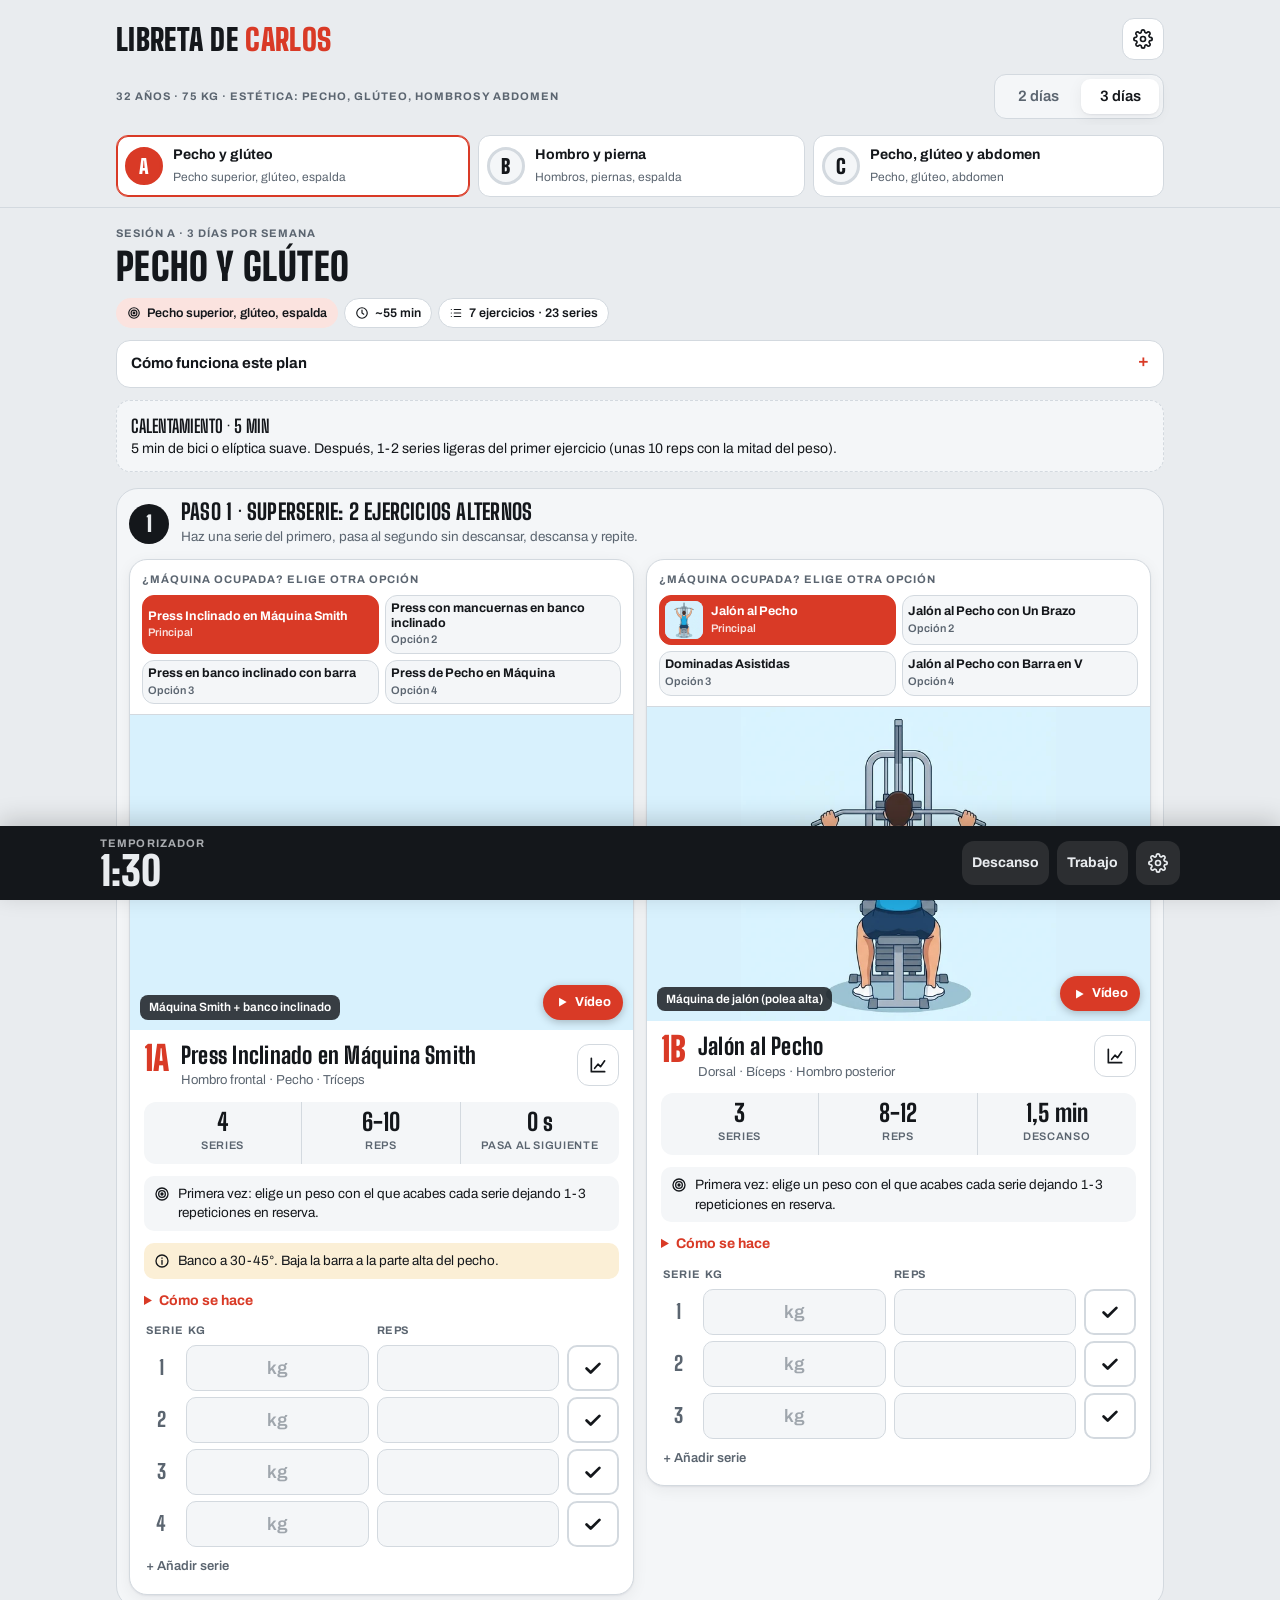
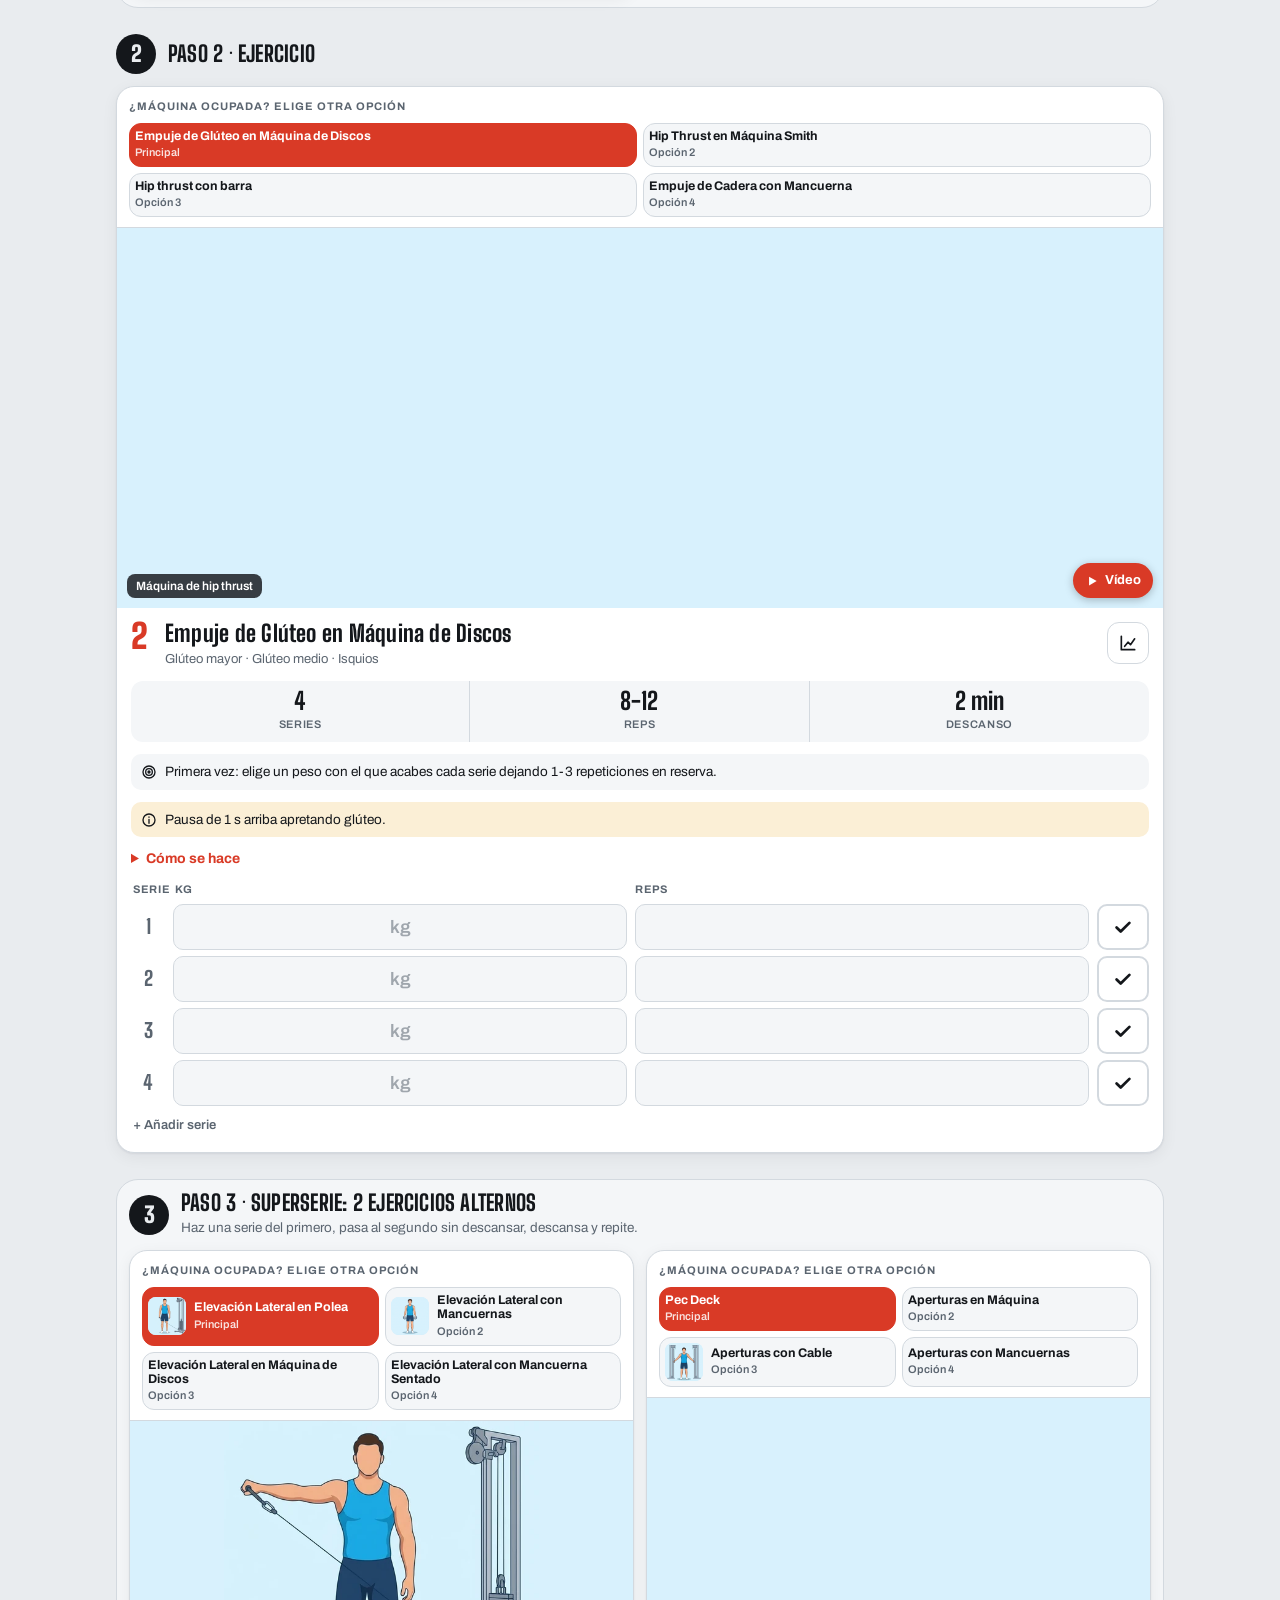
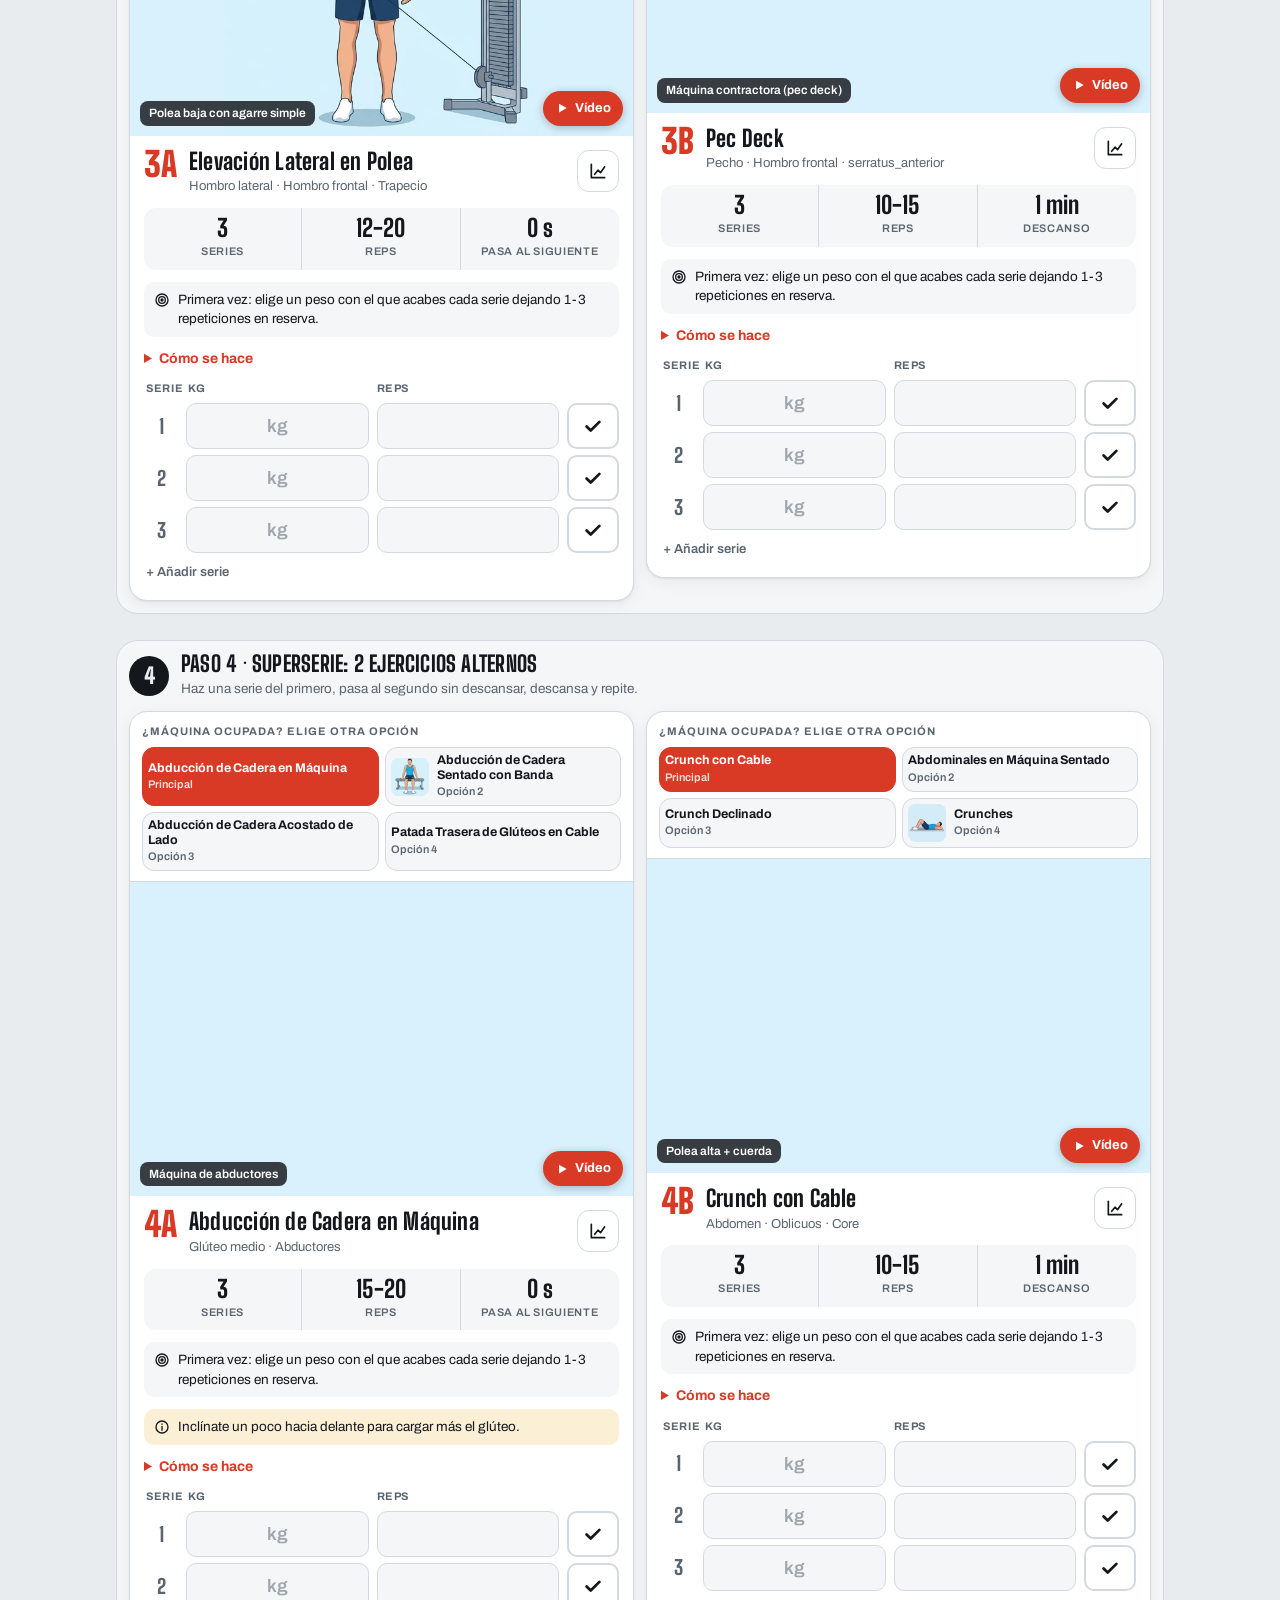
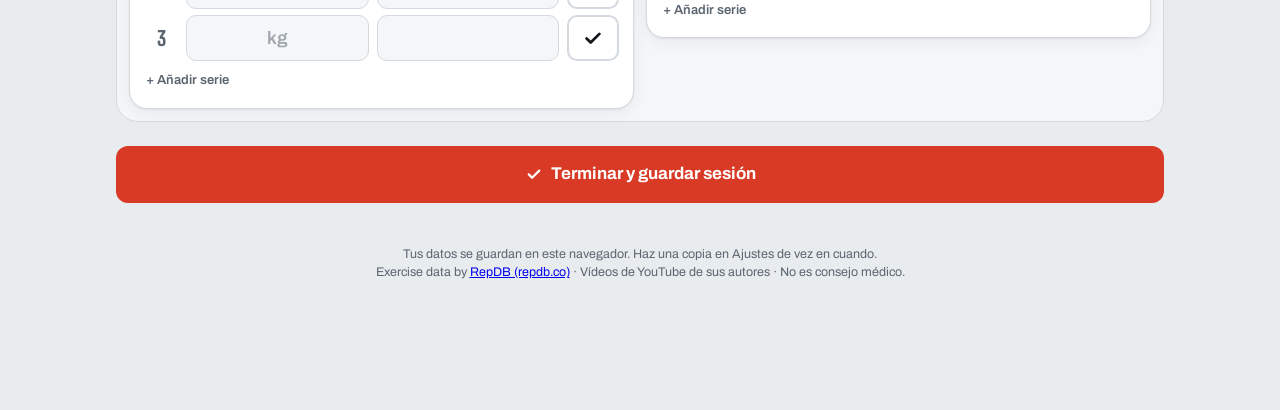
==== carlos/index.html @ 23d96b8f "Opciones en cuadrícula 2x2 y versión en los enlaces Las 4 opciones de cada ejercicio ya no se cortan" ====
<!doctype html>
<html lang="es">
<head>
<meta charset="utf-8">
<meta name="viewport" content="width=device-width, initial-scale=1, viewport-fit=cover">
<title>Libreta de Carlos</title>
<base href="../">
<meta name="theme-color" content="#14171b">
<meta name="apple-mobile-web-app-capable" content="yes">
<meta name="mobile-web-app-capable" content="yes">
<meta name="apple-mobile-web-app-title" content="Carlos">
<link rel="manifest" href="carlos/manifest.webmanifest">
<link rel="icon" href="icon.svg" type="image/svg+xml">
<link rel="apple-touch-icon" href="icon-192.png">
<link rel="preconnect" href="https://fonts.googleapis.com">
<link rel="preconnect" href="https://fonts.gstatic.com" crossorigin>
<link rel="stylesheet" href="https://fonts.googleapis.com/css2?family=Big+Shoulders+Display:wght@600;800;900&family=Archivo:wght@400;500;600;700&display=swap">
<link rel="stylesheet" href="app.css?v=3">
</head>
<body>
<script>const SOLO = "estetica";</script>
<script src="ejercicios.js?v=3"></script>
<script src="videos.js?v=3"></script>
<script src="rutinas.js?v=3"></script>
<script src="app.js?v=3"></script>
</body>
</html>
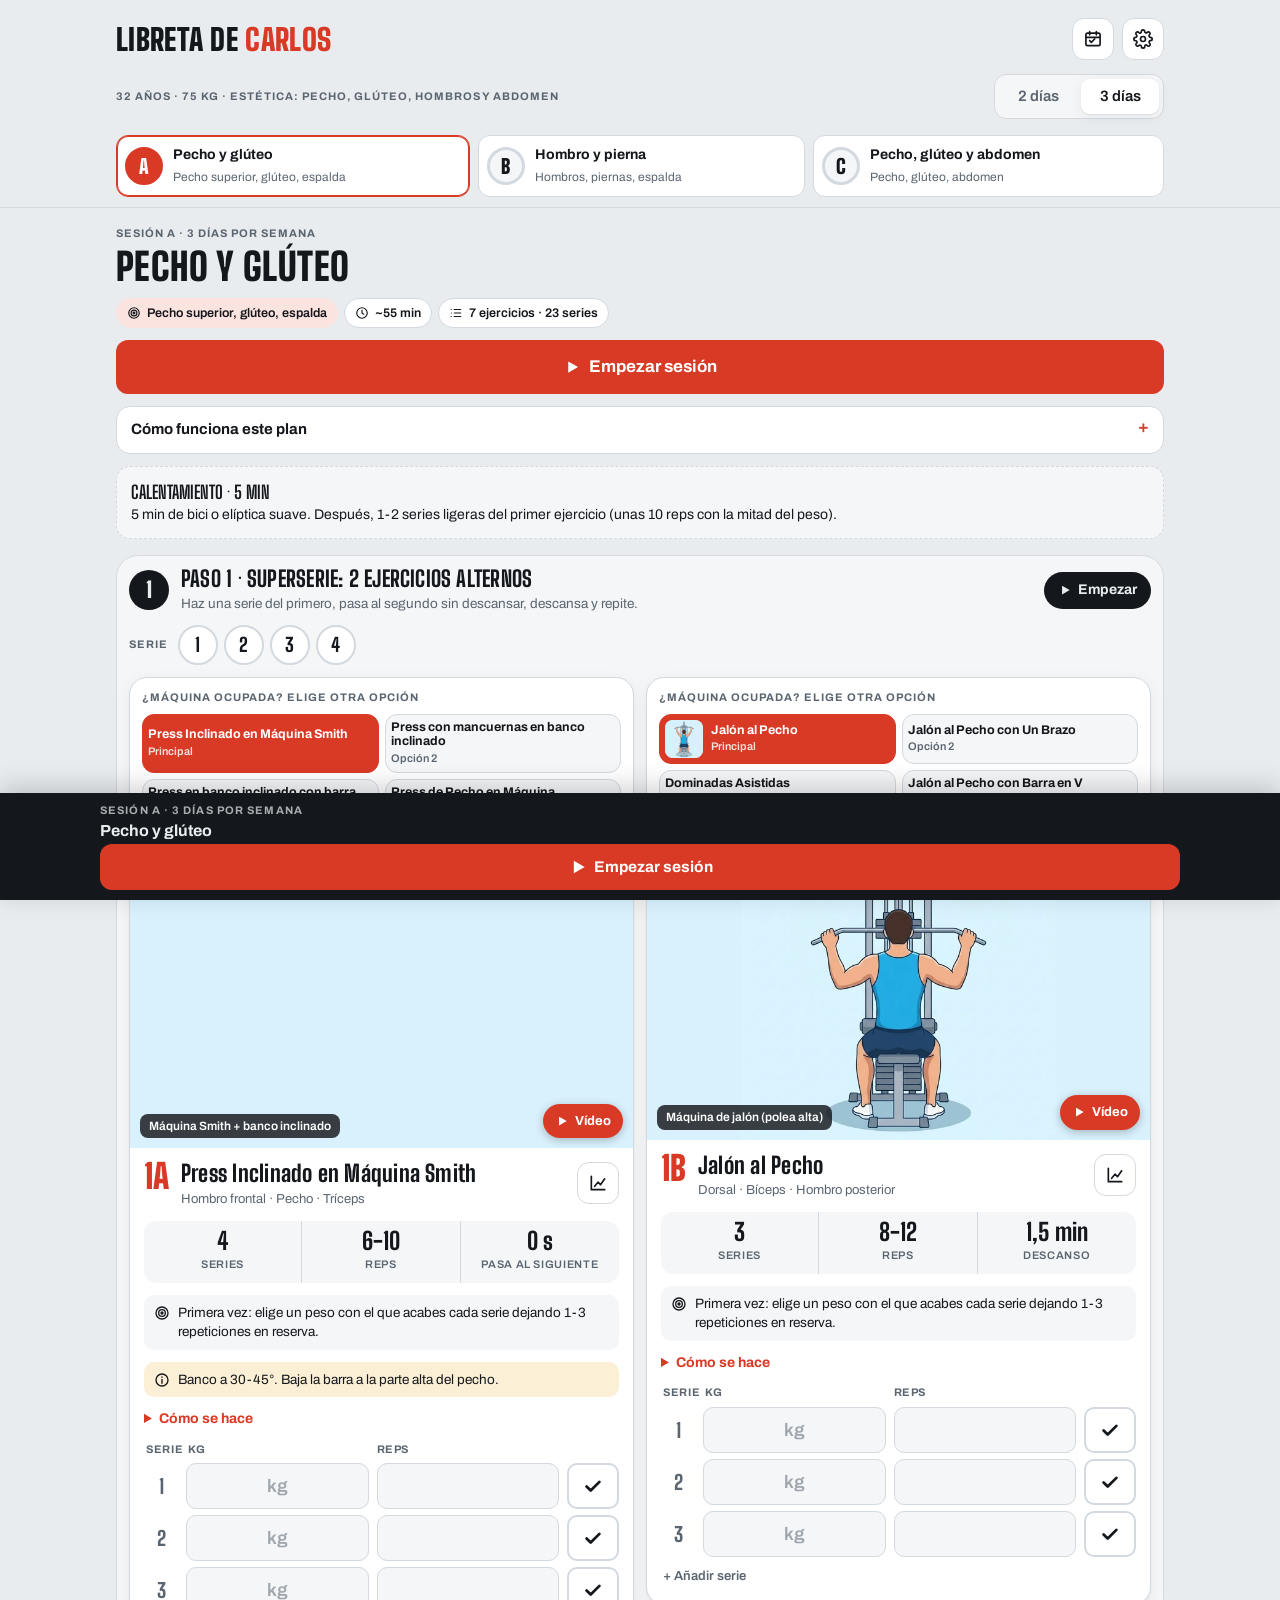
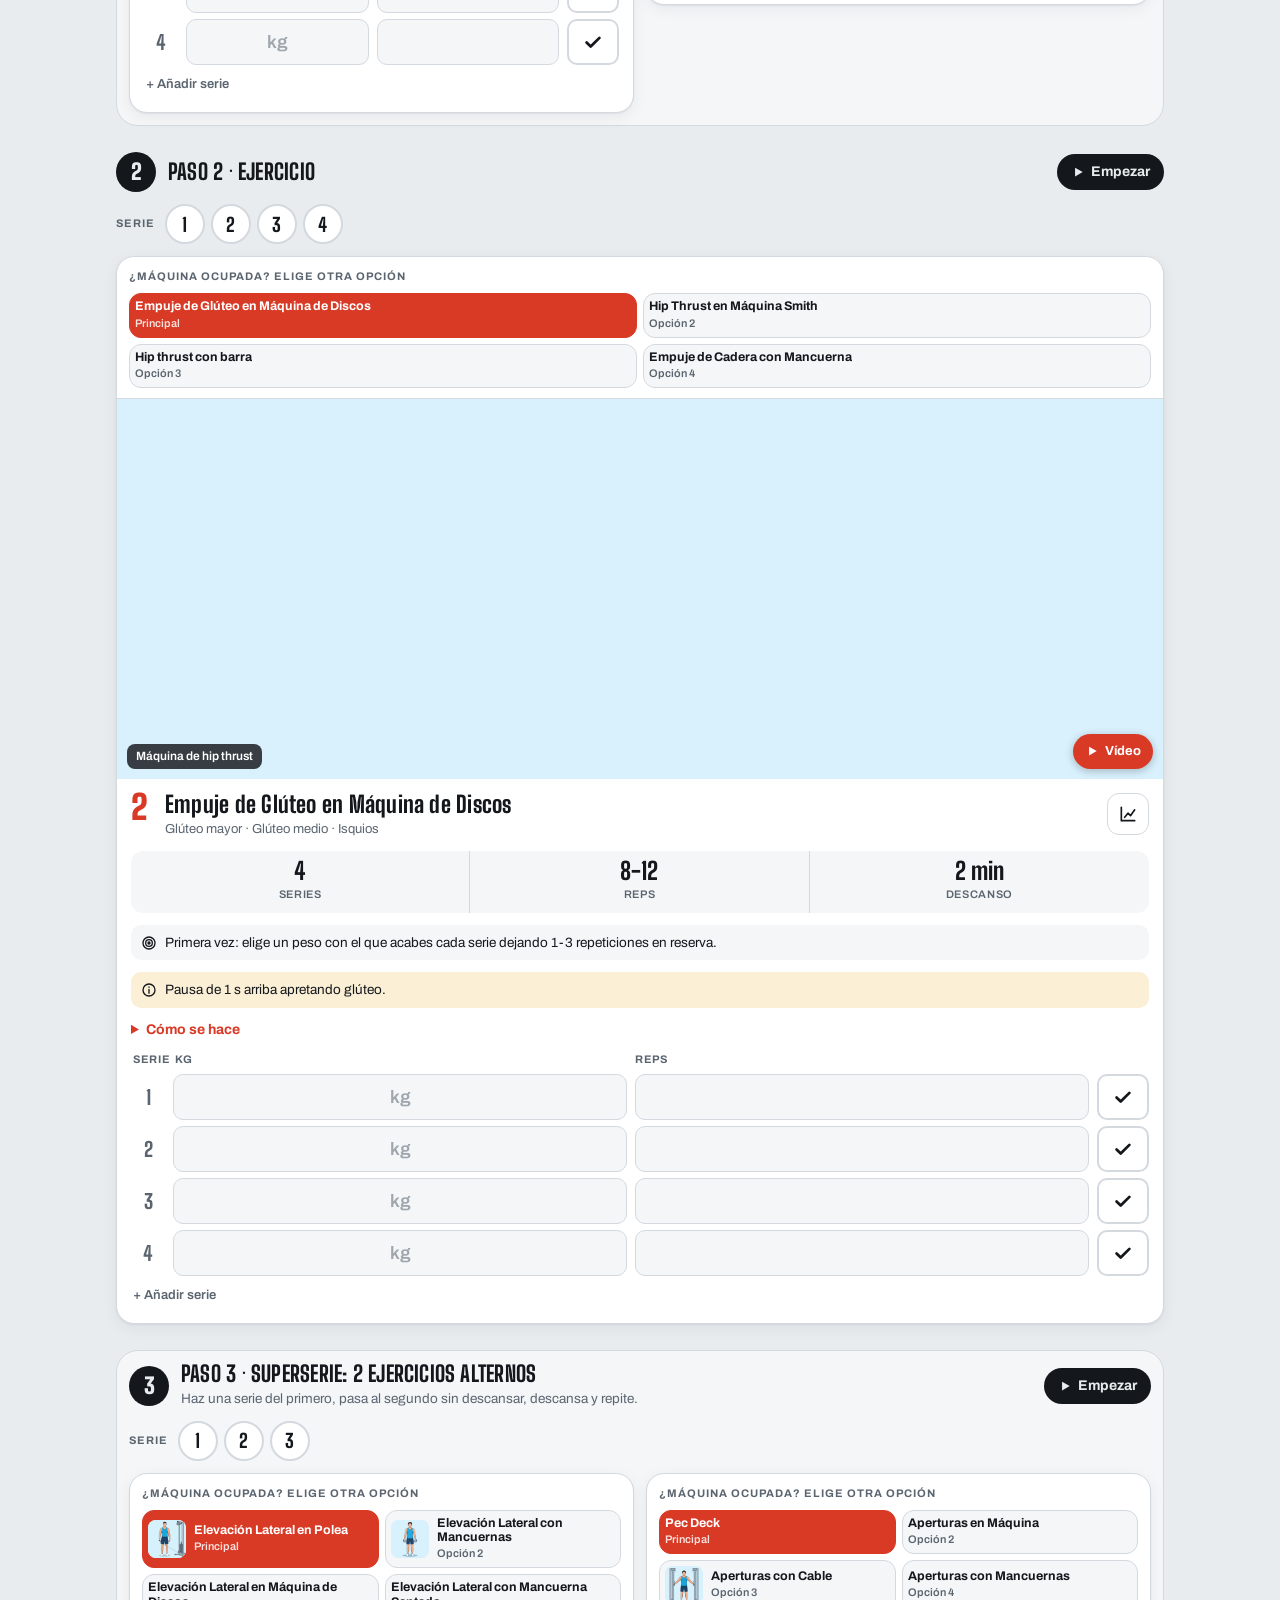
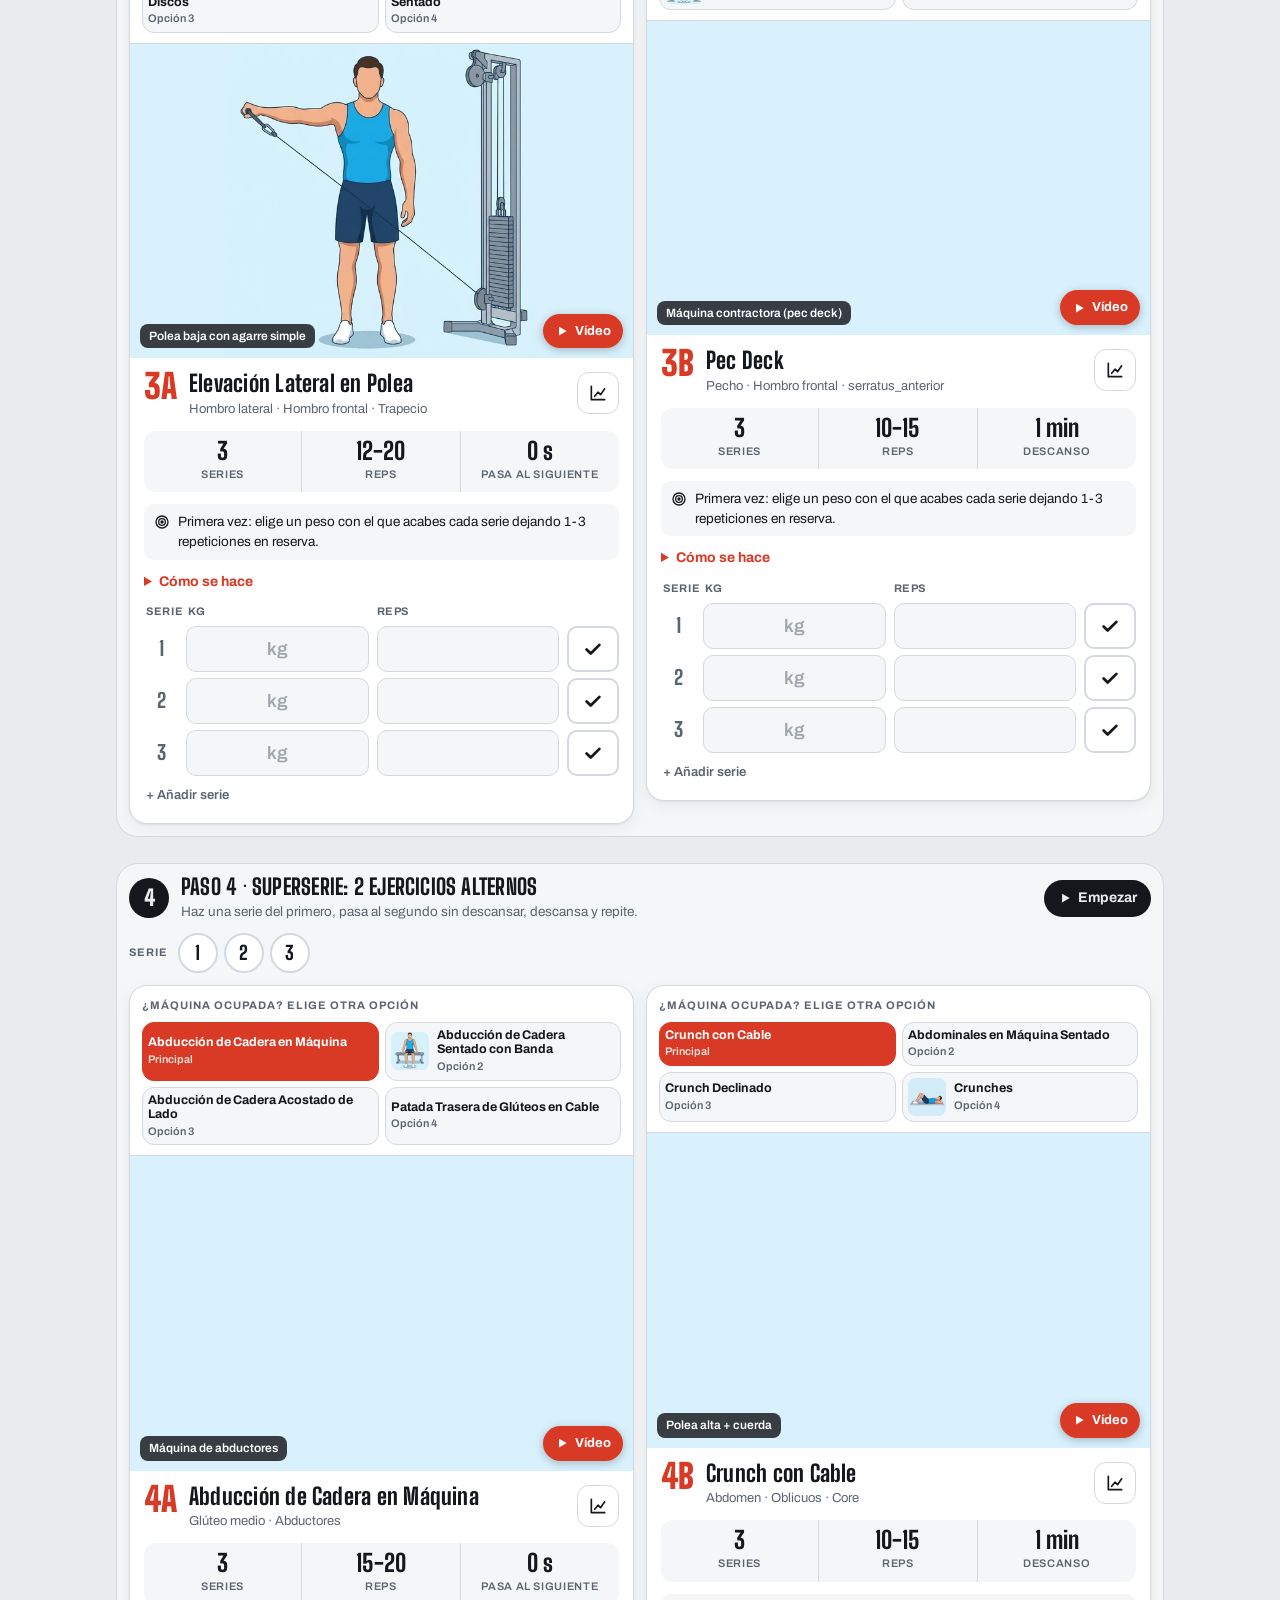
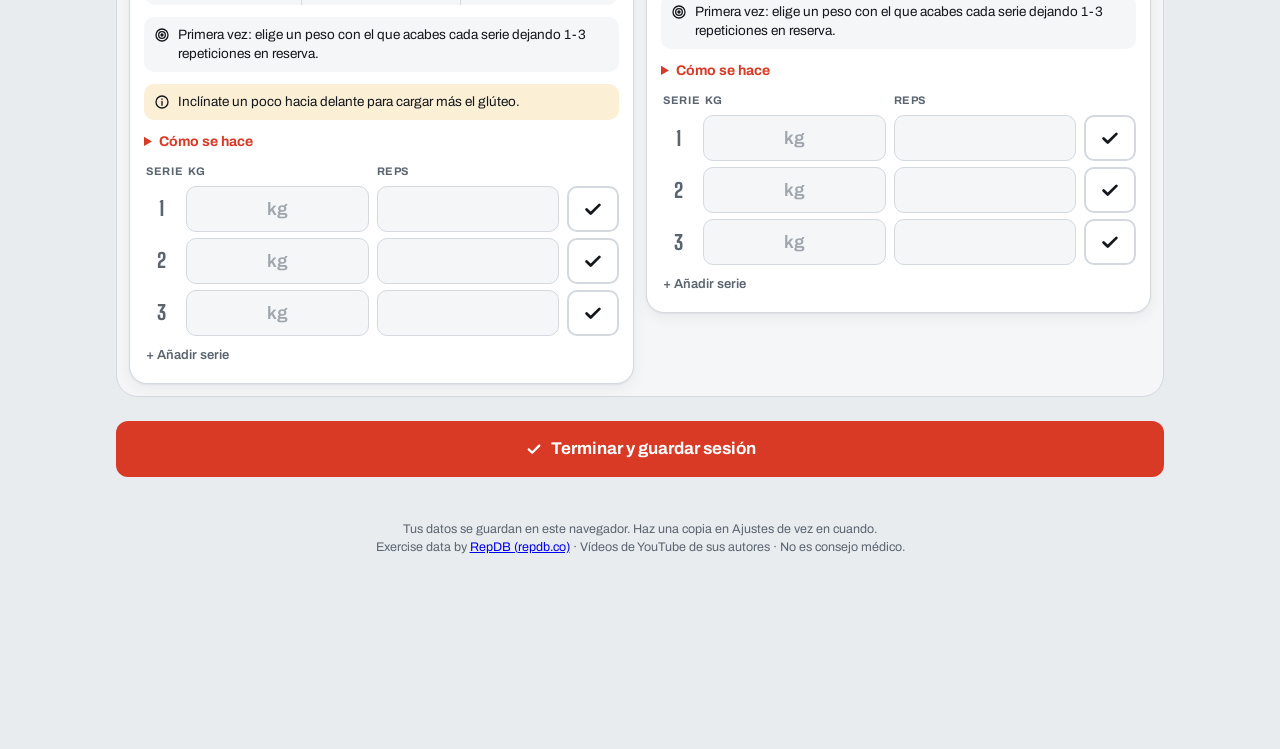
==== commit a82e425d: "Modo sesión: empezar, paso y serie actuales, pausa/parar y registro de sesiones Co-Authored-By: Clau" ====
--- a/carlos/index.html
+++ b/carlos/index.html
@@ -15,13 +15,13 @@
 <link rel="preconnect" href="https://fonts.googleapis.com">
 <link rel="preconnect" href="https://fonts.gstatic.com" crossorigin>
 <link rel="stylesheet" href="https://fonts.googleapis.com/css2?family=Big+Shoulders+Display:wght@600;800;900&family=Archivo:wght@400;500;600;700&display=swap">
-<link rel="stylesheet" href="app.css?v=3">
+<link rel="stylesheet" href="app.css?v=4">
 </head>
 <body>
 <script>const SOLO = "estetica";</script>
-<script src="ejercicios.js?v=3"></script>
-<script src="videos.js?v=3"></script>
-<script src="rutinas.js?v=3"></script>
-<script src="app.js?v=3"></script>
+<script src="ejercicios.js?v=4"></script>
+<script src="videos.js?v=4"></script>
+<script src="rutinas.js?v=4"></script>
+<script src="app.js?v=4"></script>
 </body>
 </html>
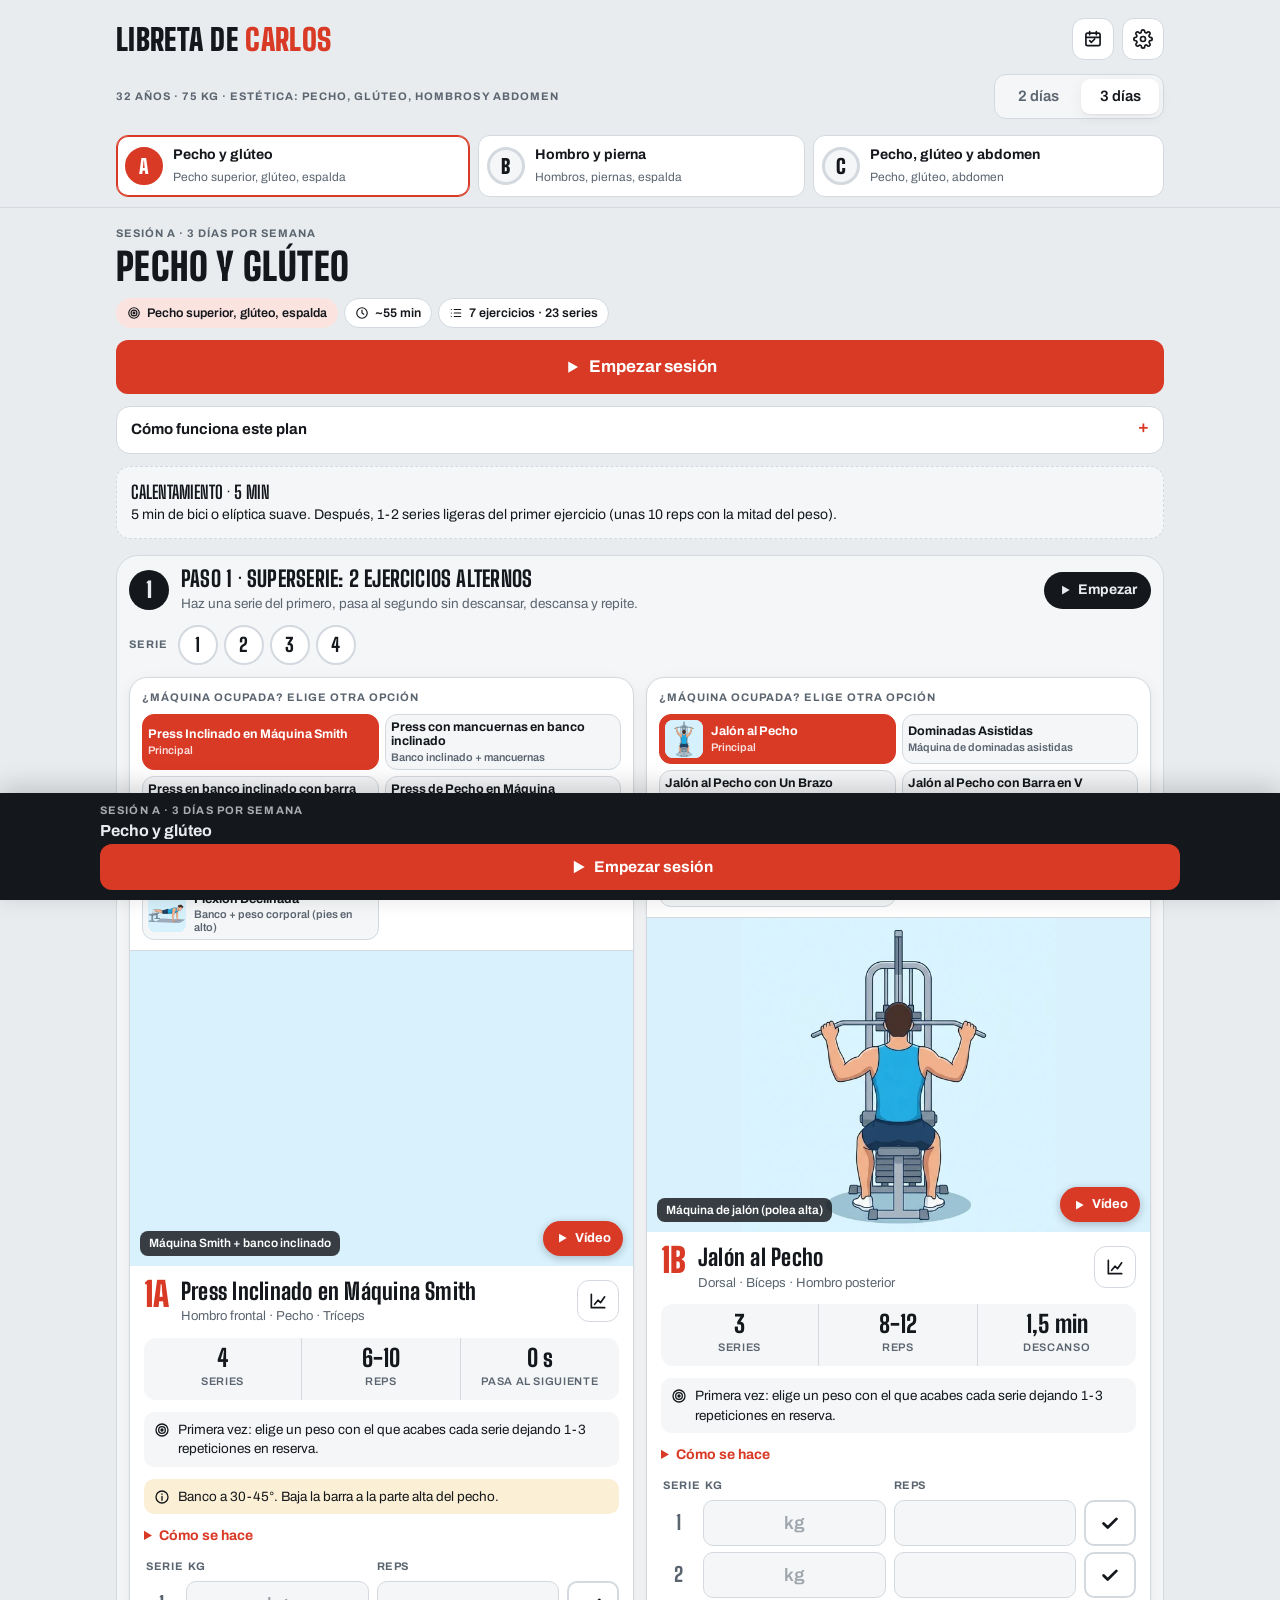
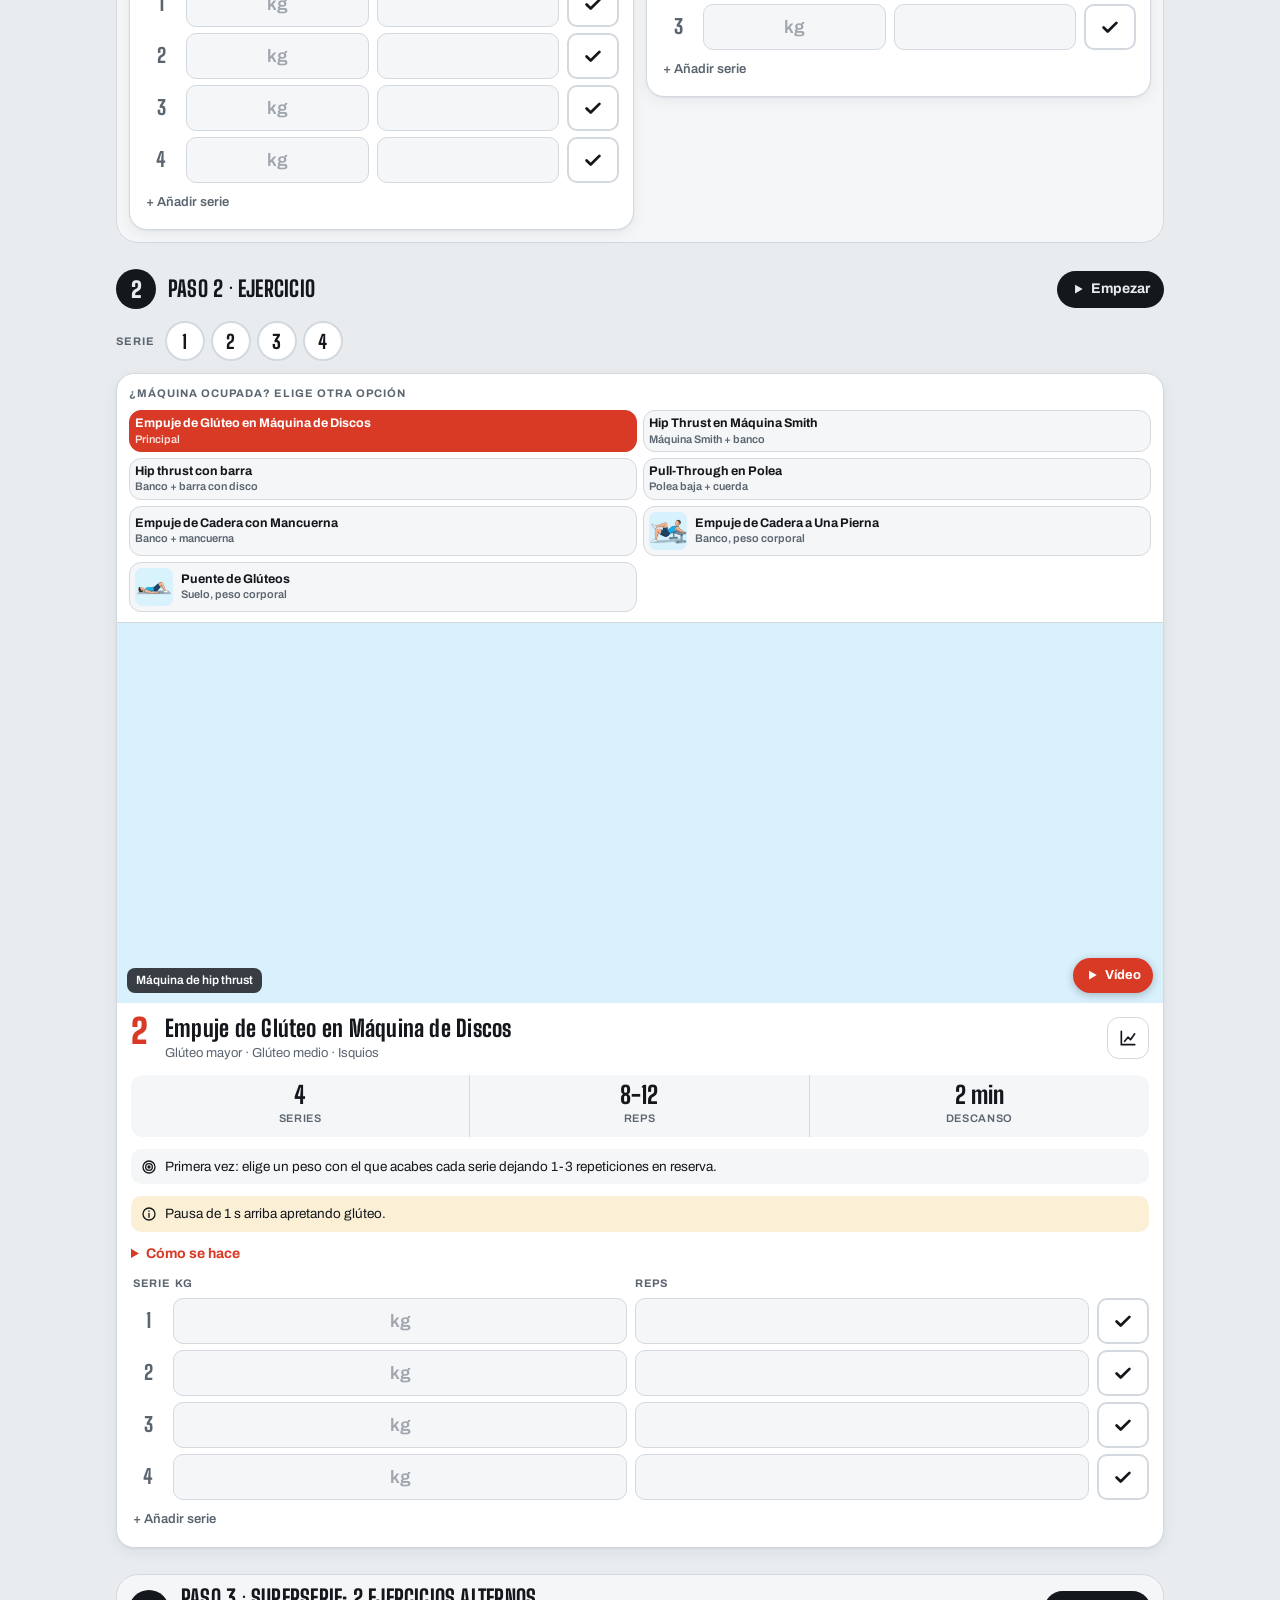
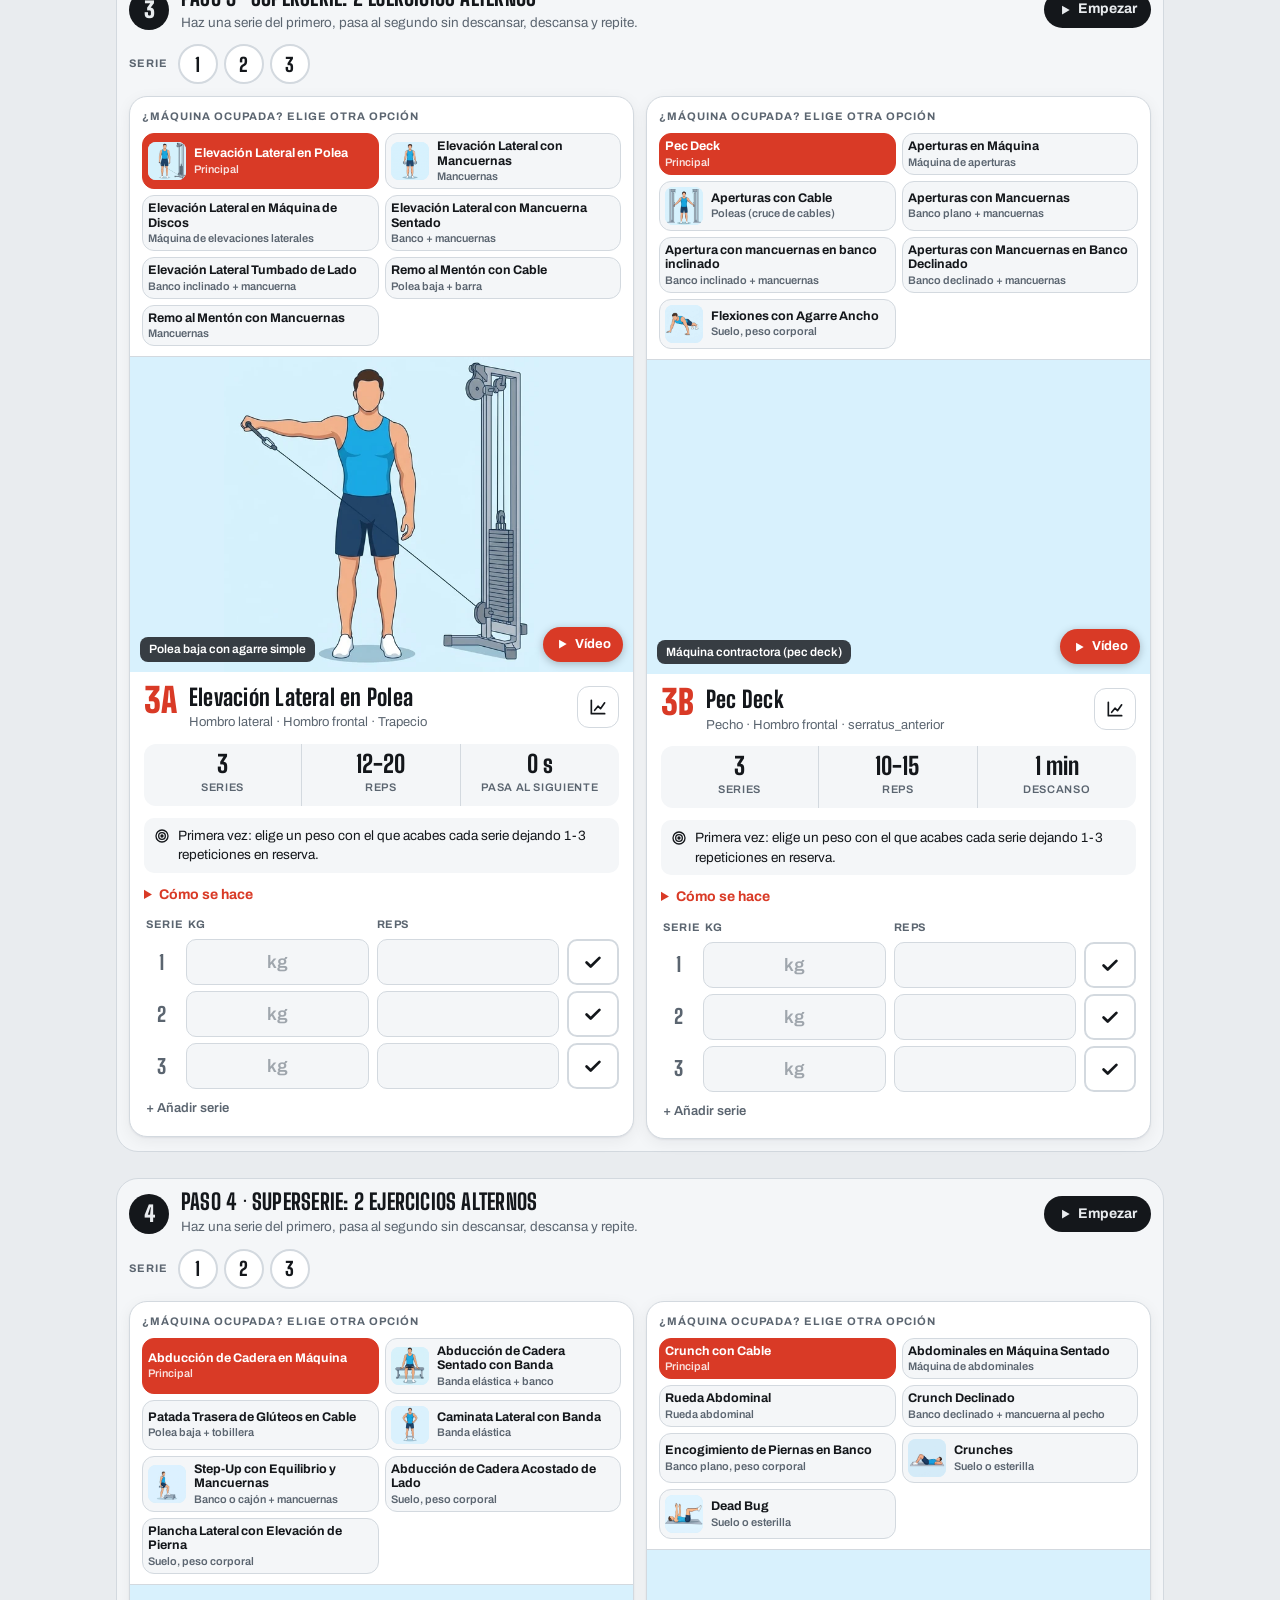
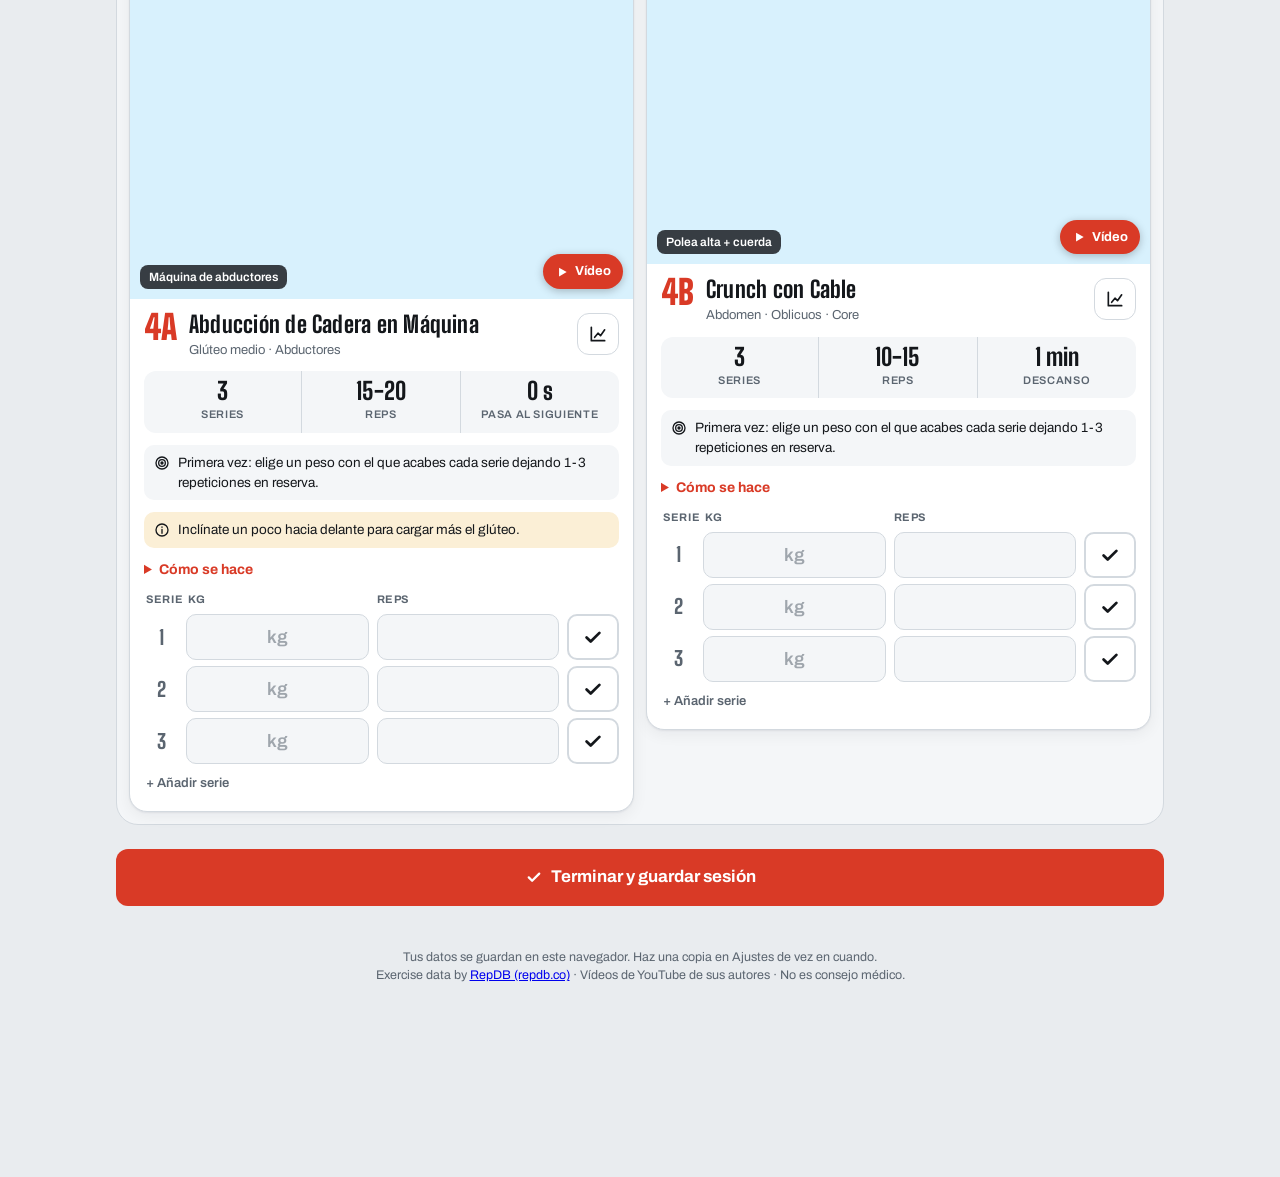
==== commit 649be56d: "6 alternativas por ejercicio: siempre una con mancuernas y banco y otra sin máquina Co-Authored-By: " ====
--- a/carlos/index.html
+++ b/carlos/index.html
@@ -15,13 +15,13 @@
 <link rel="preconnect" href="https://fonts.googleapis.com">
 <link rel="preconnect" href="https://fonts.gstatic.com" crossorigin>
 <link rel="stylesheet" href="https://fonts.googleapis.com/css2?family=Big+Shoulders+Display:wght@600;800;900&family=Archivo:wght@400;500;600;700&display=swap">
-<link rel="stylesheet" href="app.css?v=4">
+<link rel="stylesheet" href="app.css?v=6">
 </head>
 <body>
 <script>const SOLO = "estetica";</script>
-<script src="ejercicios.js?v=4"></script>
-<script src="videos.js?v=4"></script>
-<script src="rutinas.js?v=4"></script>
-<script src="app.js?v=4"></script>
+<script src="ejercicios.js?v=6"></script>
+<script src="videos.js?v=6"></script>
+<script src="rutinas.js?v=6"></script>
+<script src="app.js?v=6"></script>
 </body>
 </html>
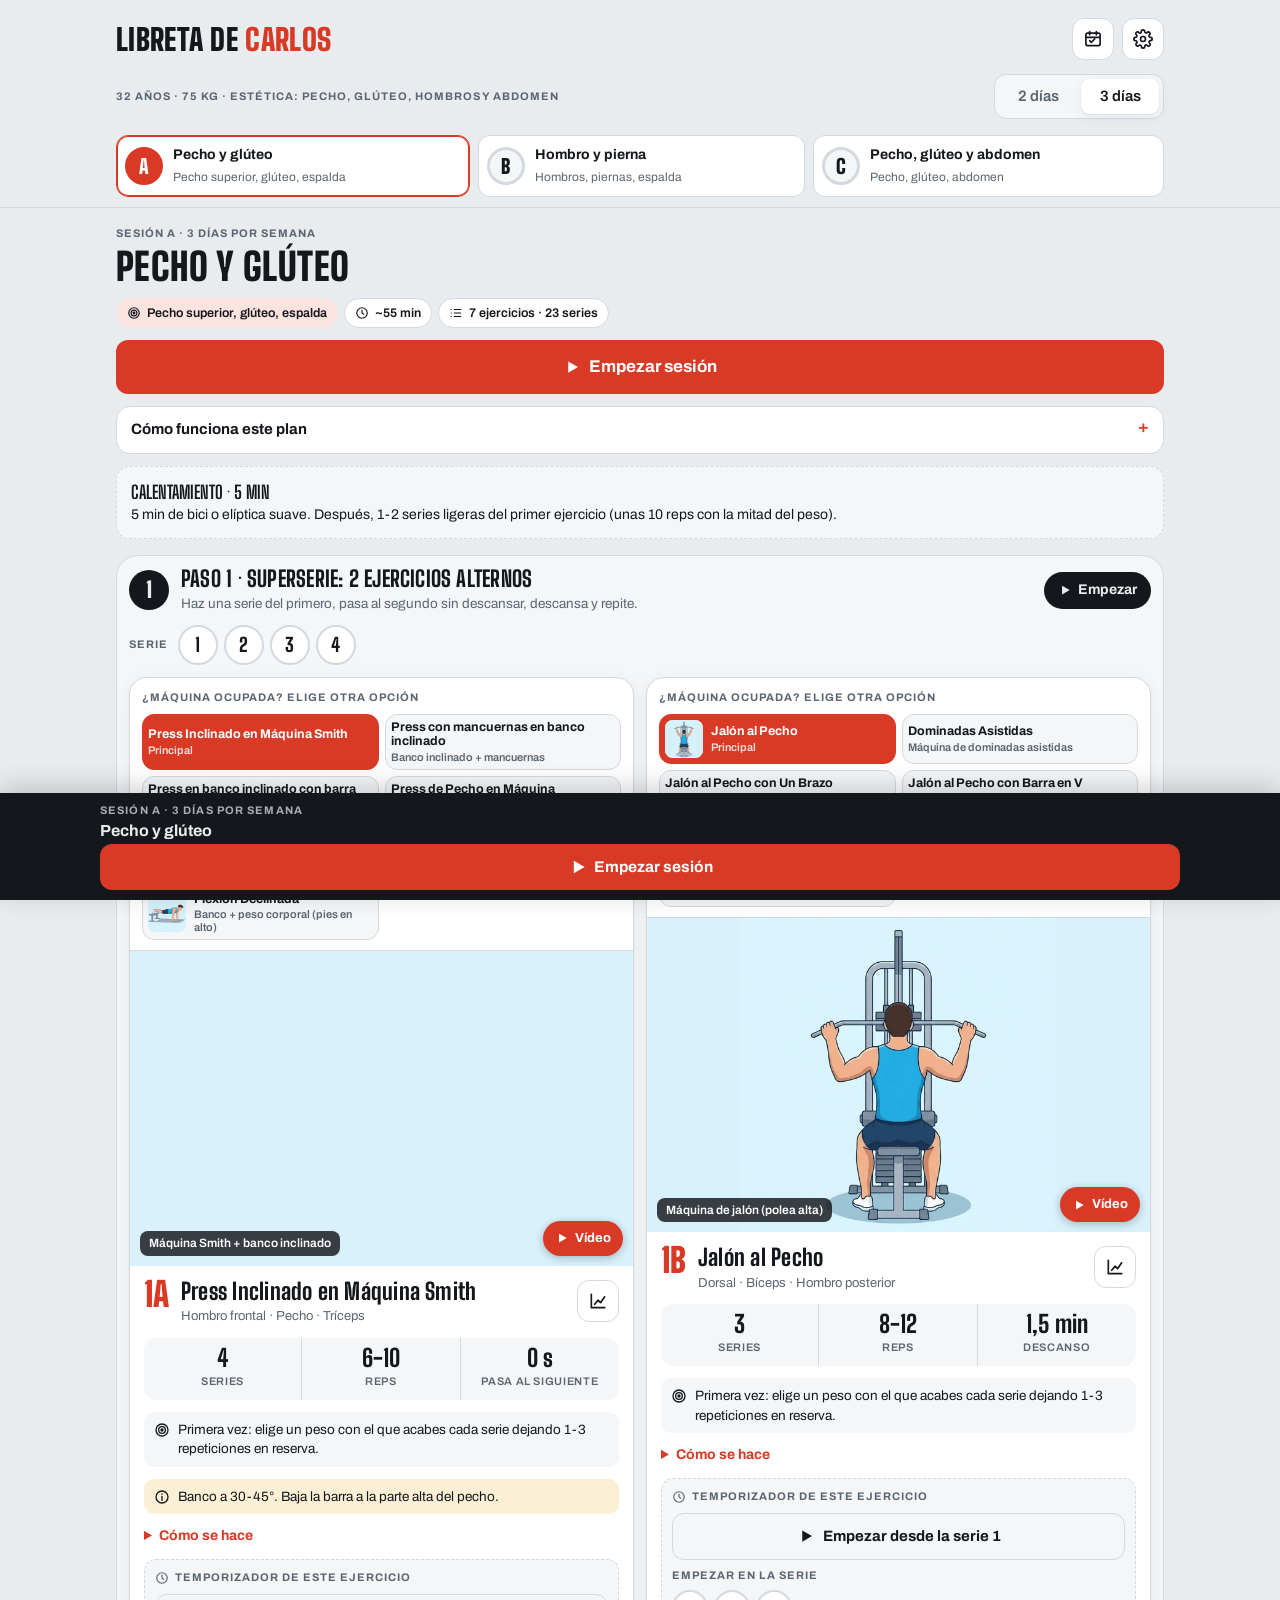
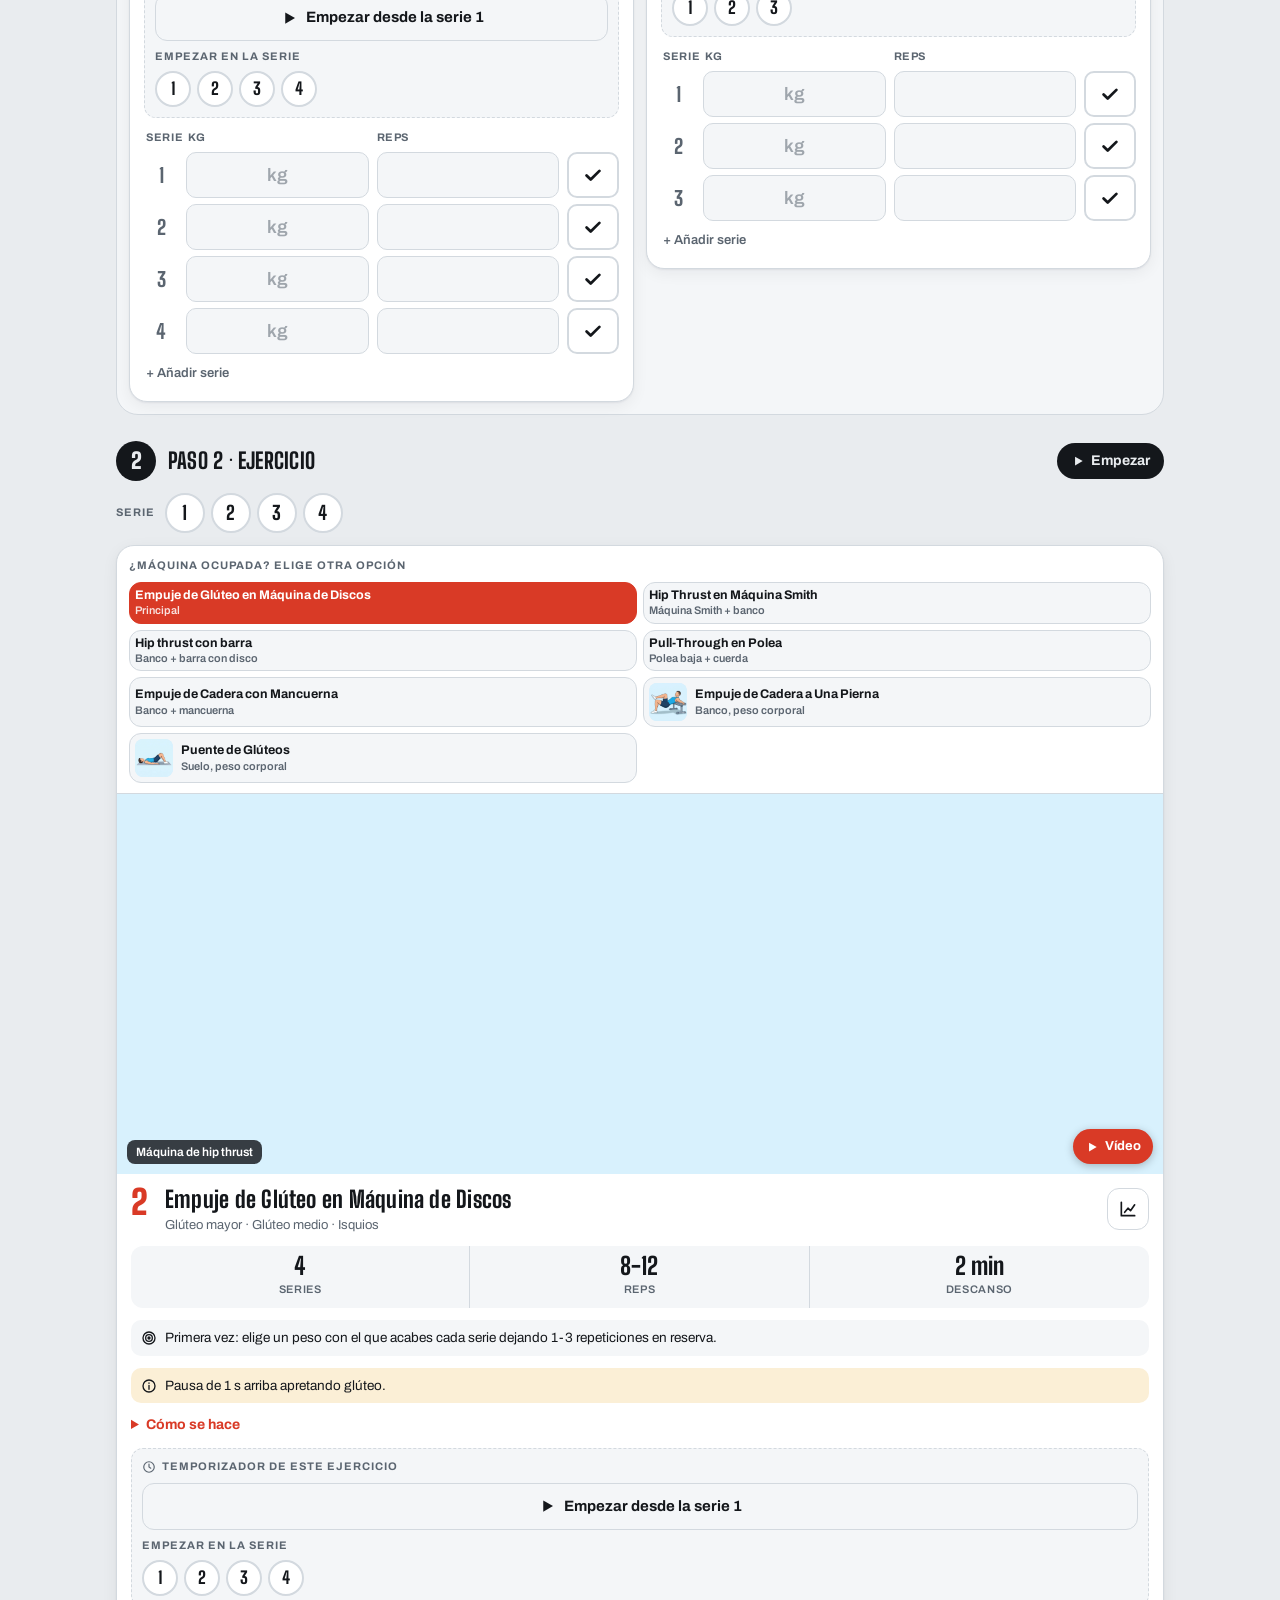
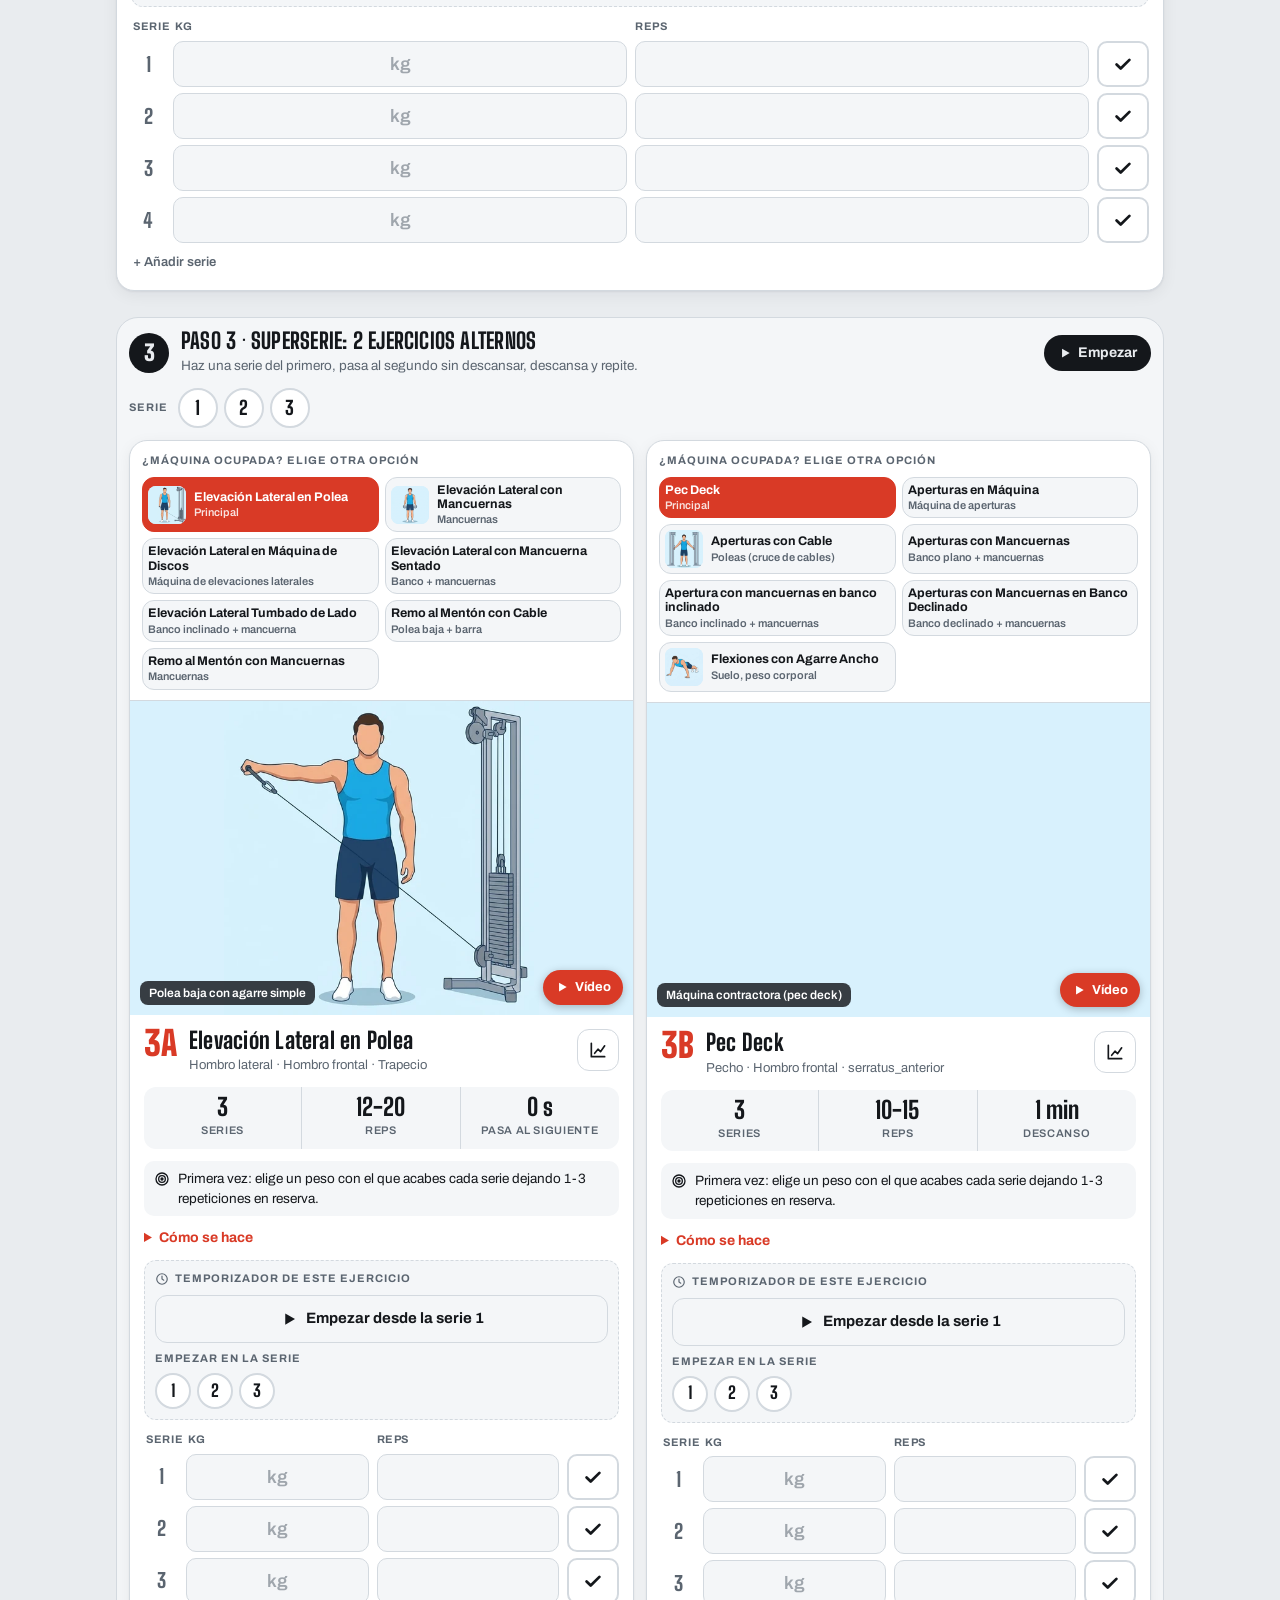
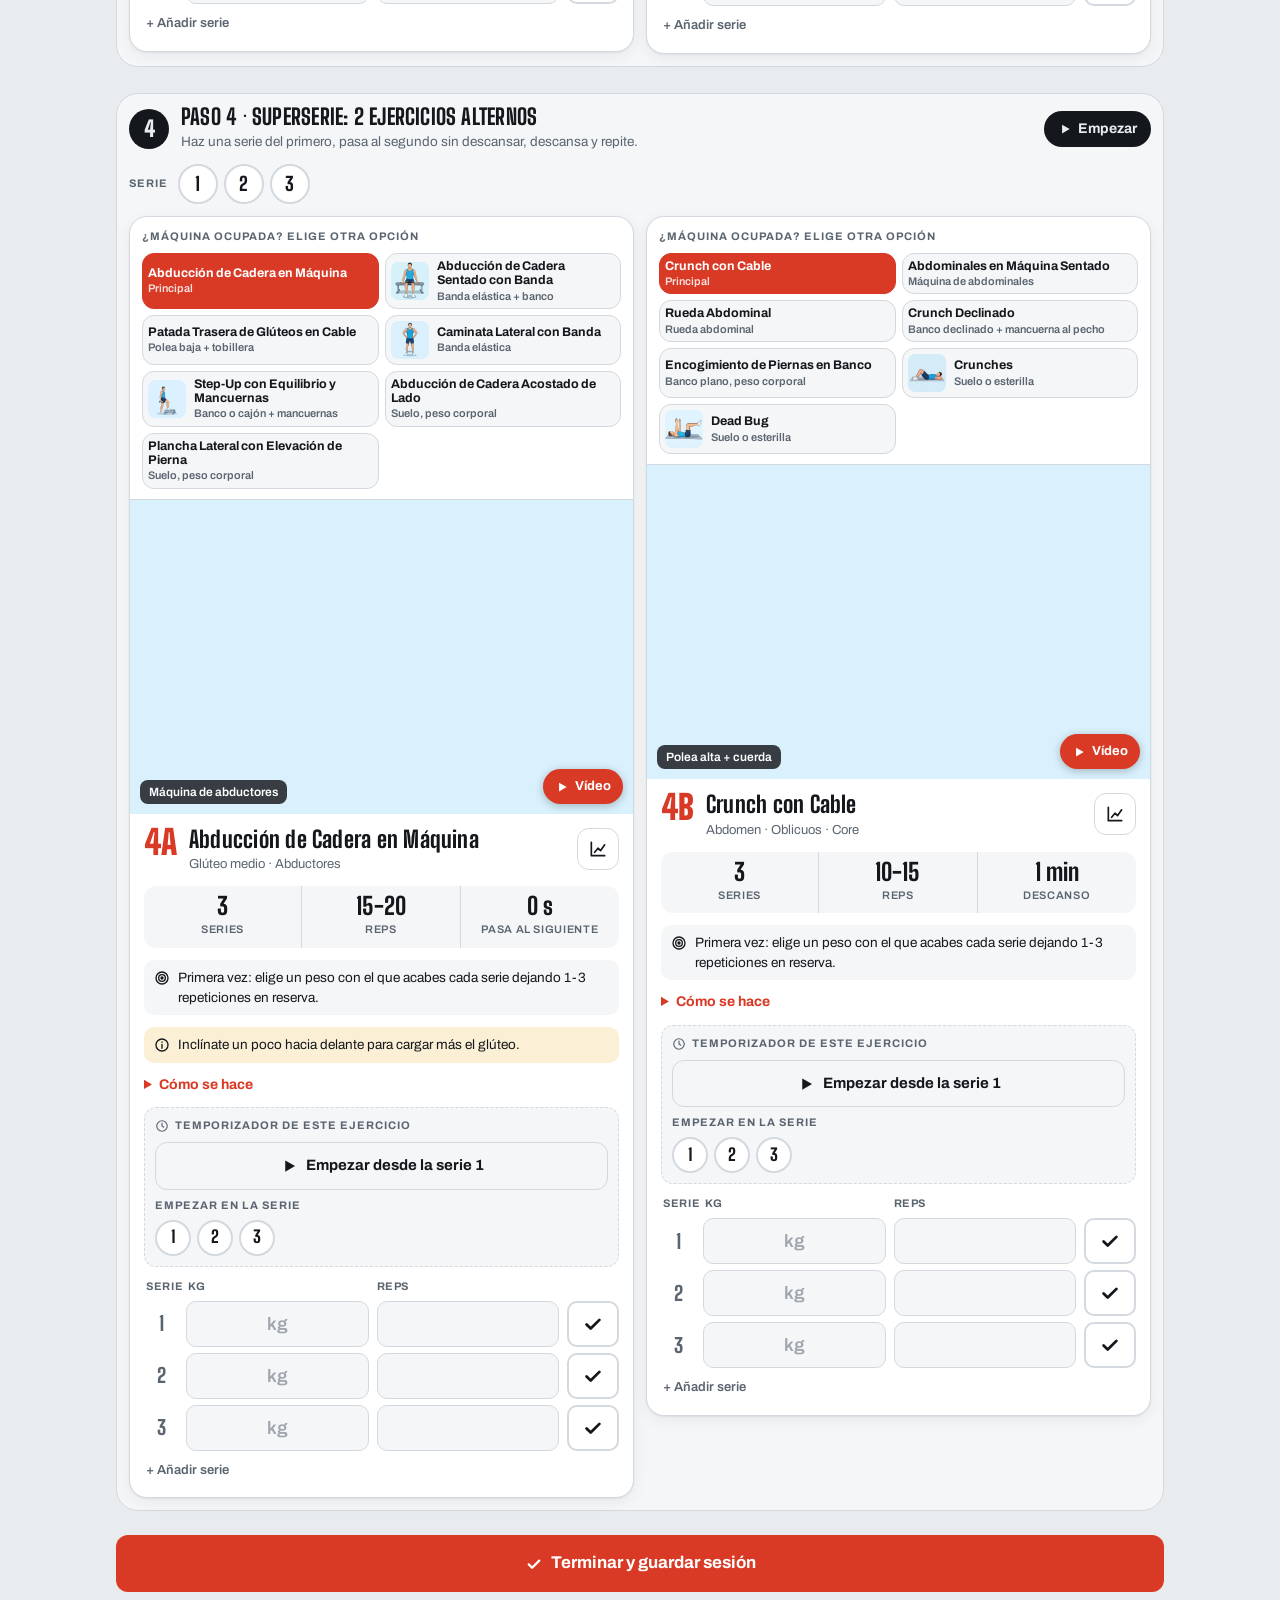
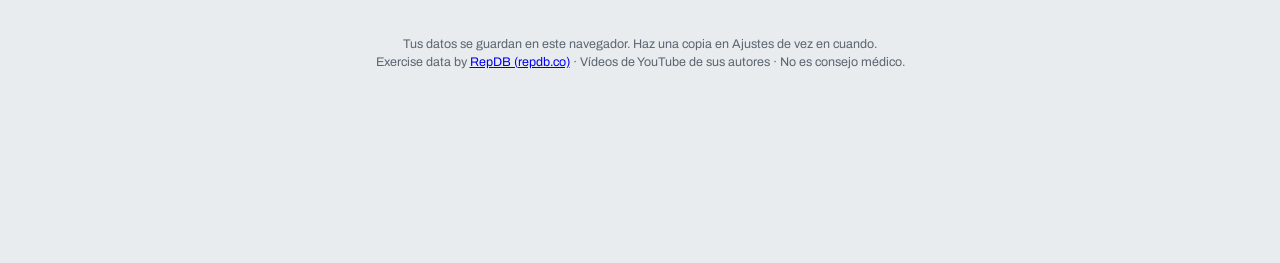
==== commit 1686c047: "Temporizador por ejercicio: empezar desde cualquier serie, pausa, ±15 y parar Cada tarjeta tiene su " ====
--- a/carlos/index.html
+++ b/carlos/index.html
@@ -15,13 +15,13 @@
 <link rel="preconnect" href="https://fonts.googleapis.com">
 <link rel="preconnect" href="https://fonts.gstatic.com" crossorigin>
 <link rel="stylesheet" href="https://fonts.googleapis.com/css2?family=Big+Shoulders+Display:wght@600;800;900&family=Archivo:wght@400;500;600;700&display=swap">
-<link rel="stylesheet" href="app.css?v=6">
+<link rel="stylesheet" href="app.css?v=7">
 </head>
 <body>
 <script>const SOLO = "estetica";</script>
-<script src="ejercicios.js?v=6"></script>
-<script src="videos.js?v=6"></script>
-<script src="rutinas.js?v=6"></script>
-<script src="app.js?v=6"></script>
+<script src="ejercicios.js?v=7"></script>
+<script src="videos.js?v=7"></script>
+<script src="rutinas.js?v=7"></script>
+<script src="app.js?v=7"></script>
 </body>
 </html>
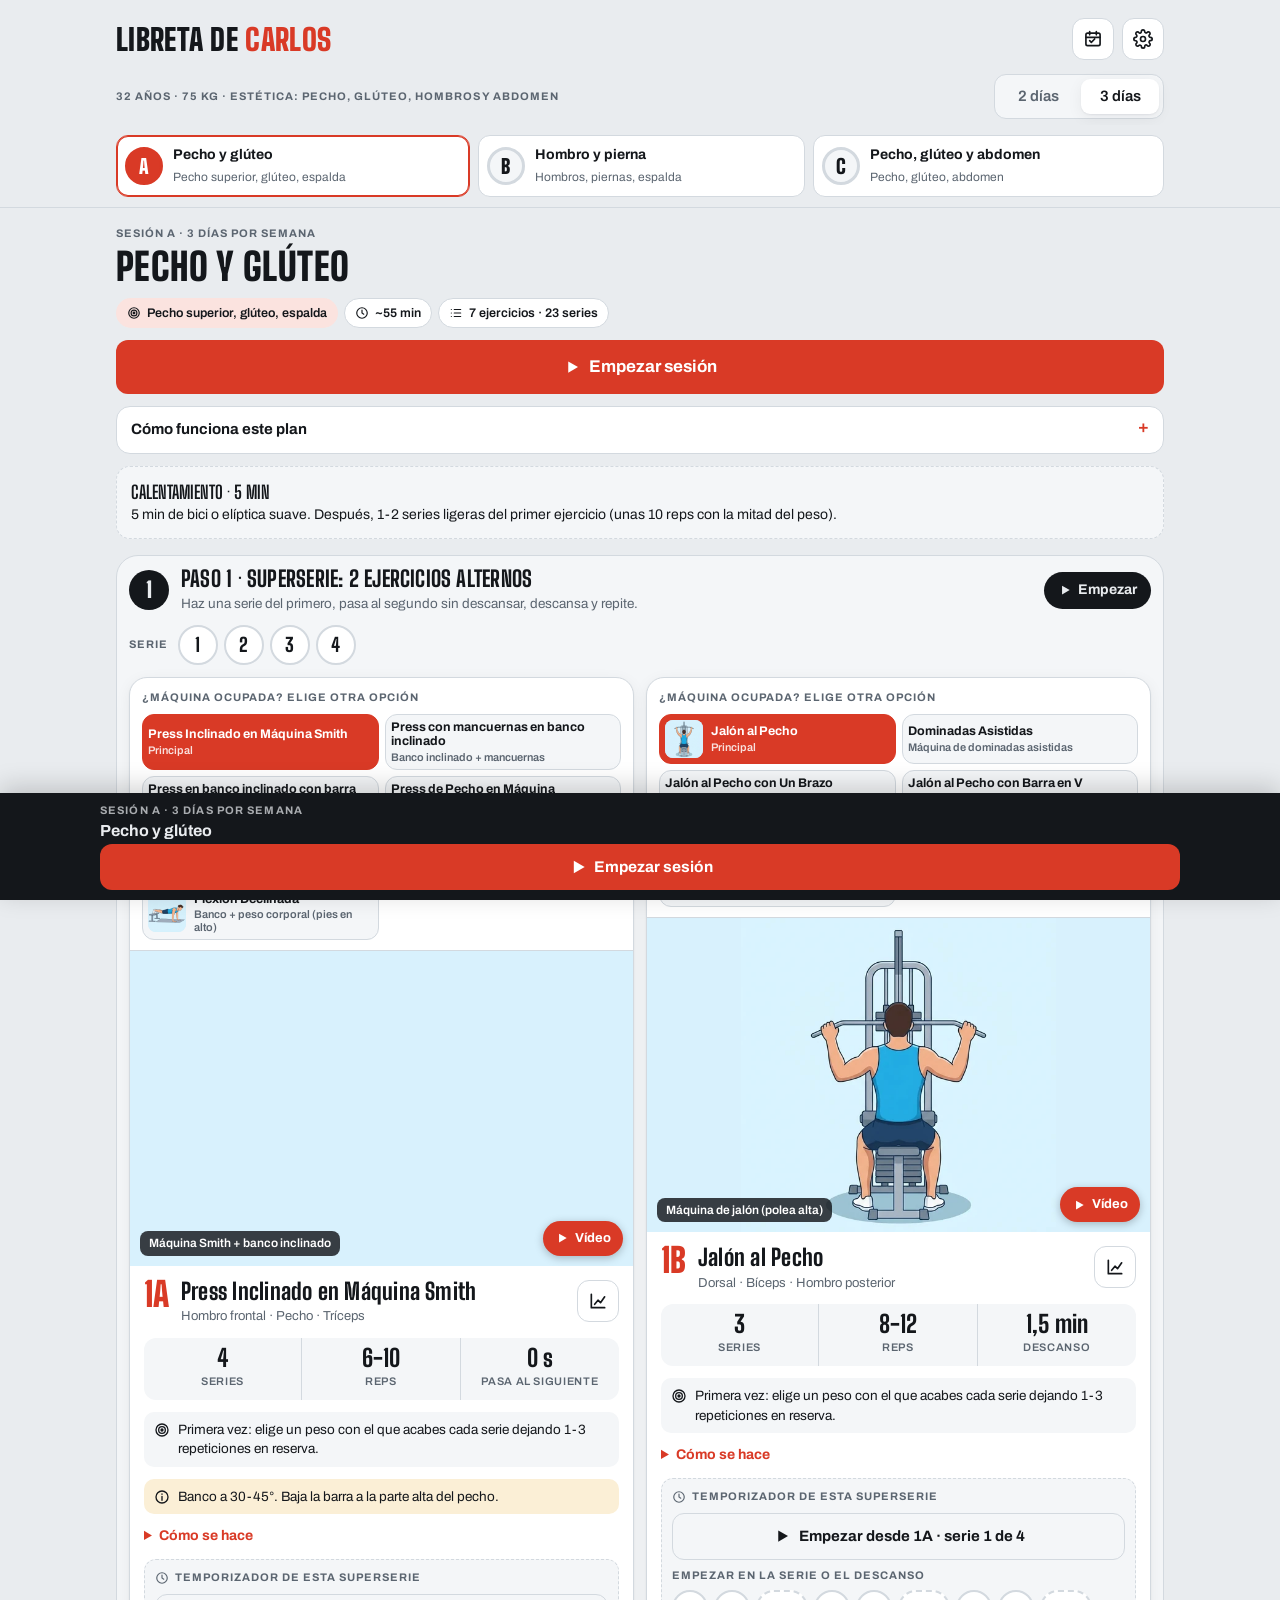
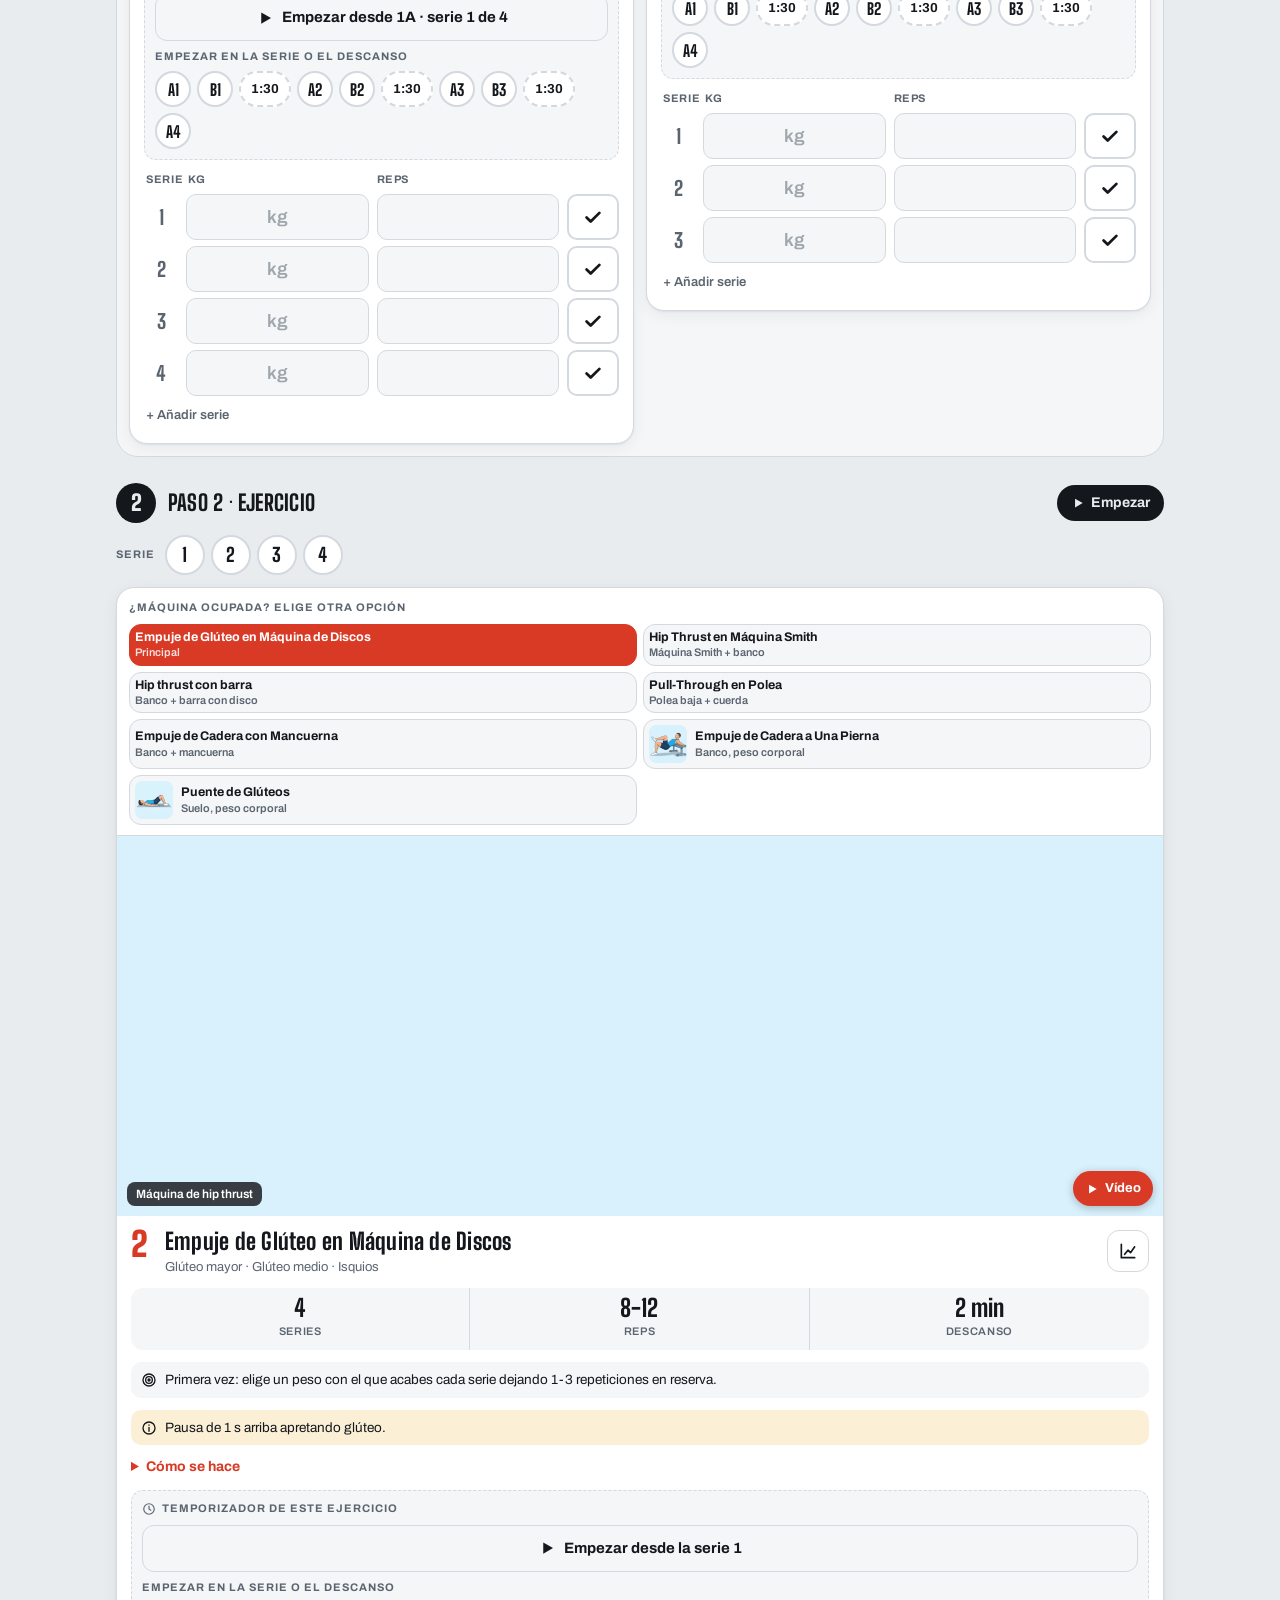
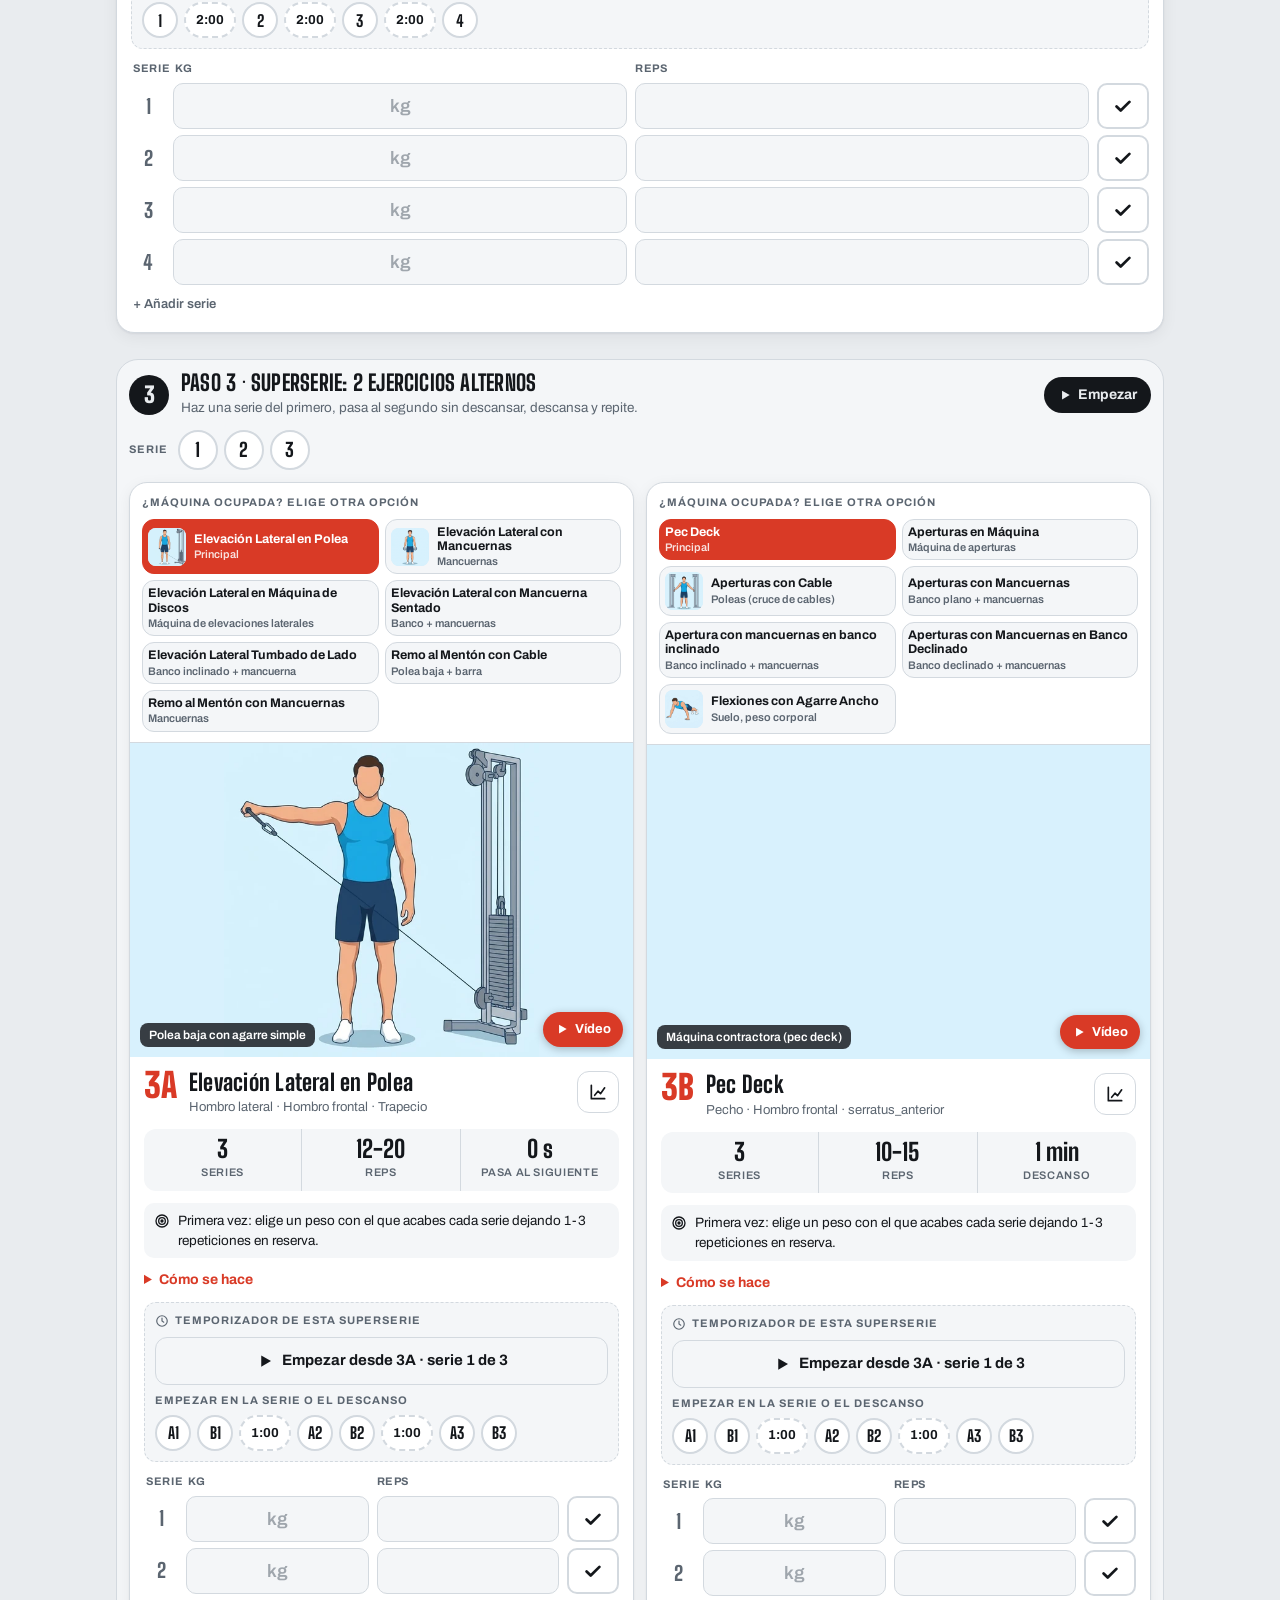
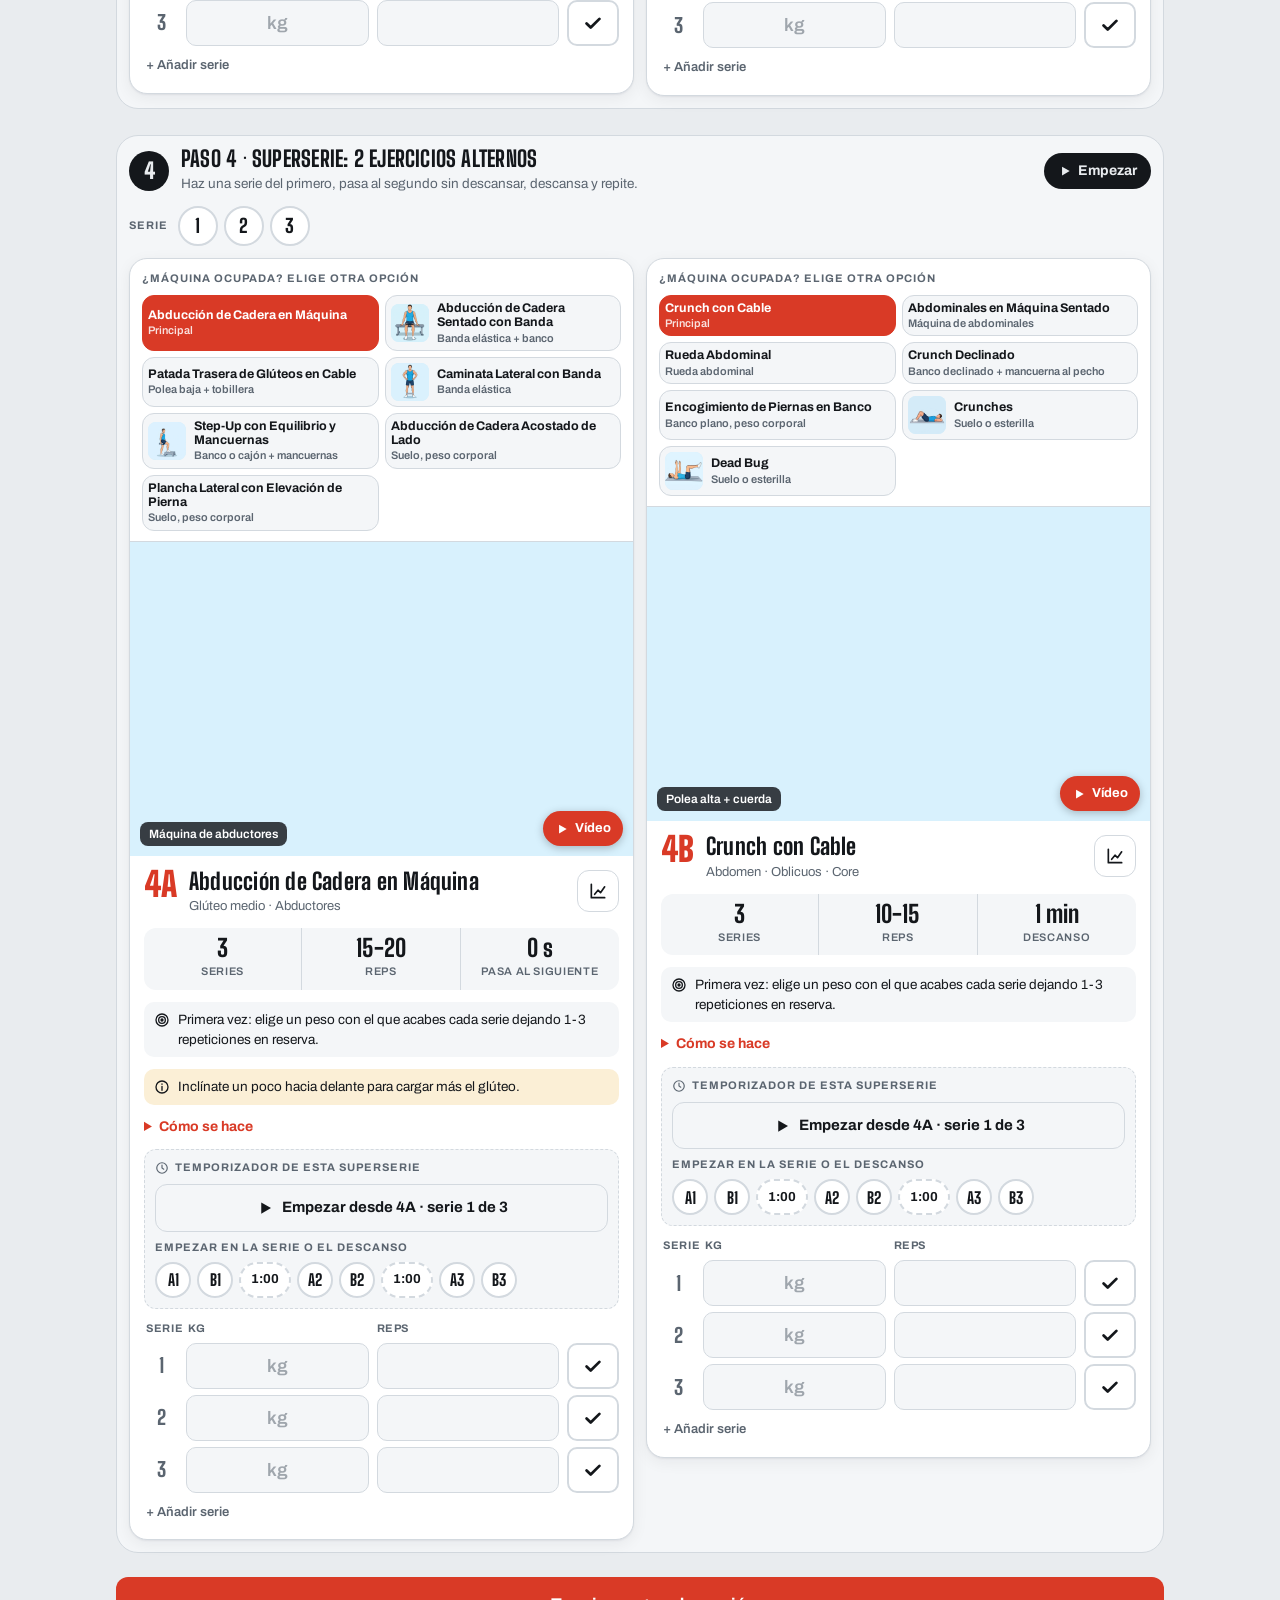
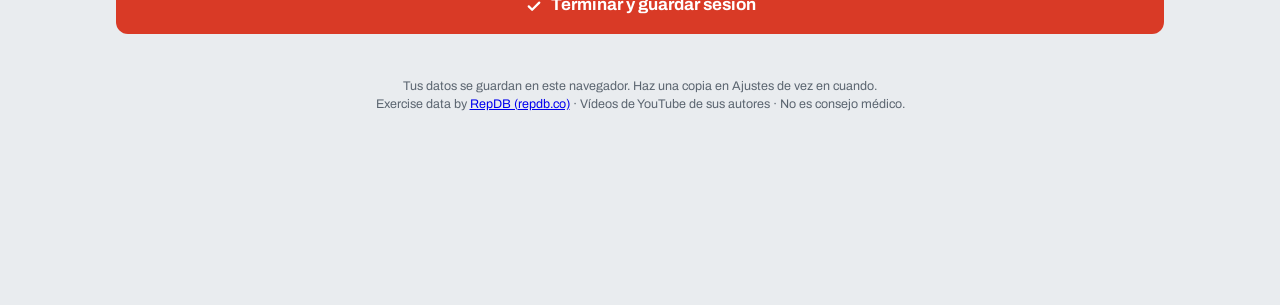
==== commit 8c333e5b: "Temporizador por paso: sigue las superseries y los descansos, que también se pueden elegir El reloj " ====
--- a/carlos/index.html
+++ b/carlos/index.html
@@ -15,13 +15,13 @@
 <link rel="preconnect" href="https://fonts.googleapis.com">
 <link rel="preconnect" href="https://fonts.gstatic.com" crossorigin>
 <link rel="stylesheet" href="https://fonts.googleapis.com/css2?family=Big+Shoulders+Display:wght@600;800;900&family=Archivo:wght@400;500;600;700&display=swap">
-<link rel="stylesheet" href="app.css?v=7">
+<link rel="stylesheet" href="app.css?v=8">
 </head>
 <body>
 <script>const SOLO = "estetica";</script>
-<script src="ejercicios.js?v=7"></script>
-<script src="videos.js?v=7"></script>
-<script src="rutinas.js?v=7"></script>
-<script src="app.js?v=7"></script>
+<script src="ejercicios.js?v=8"></script>
+<script src="videos.js?v=8"></script>
+<script src="rutinas.js?v=8"></script>
+<script src="app.js?v=8"></script>
 </body>
 </html>
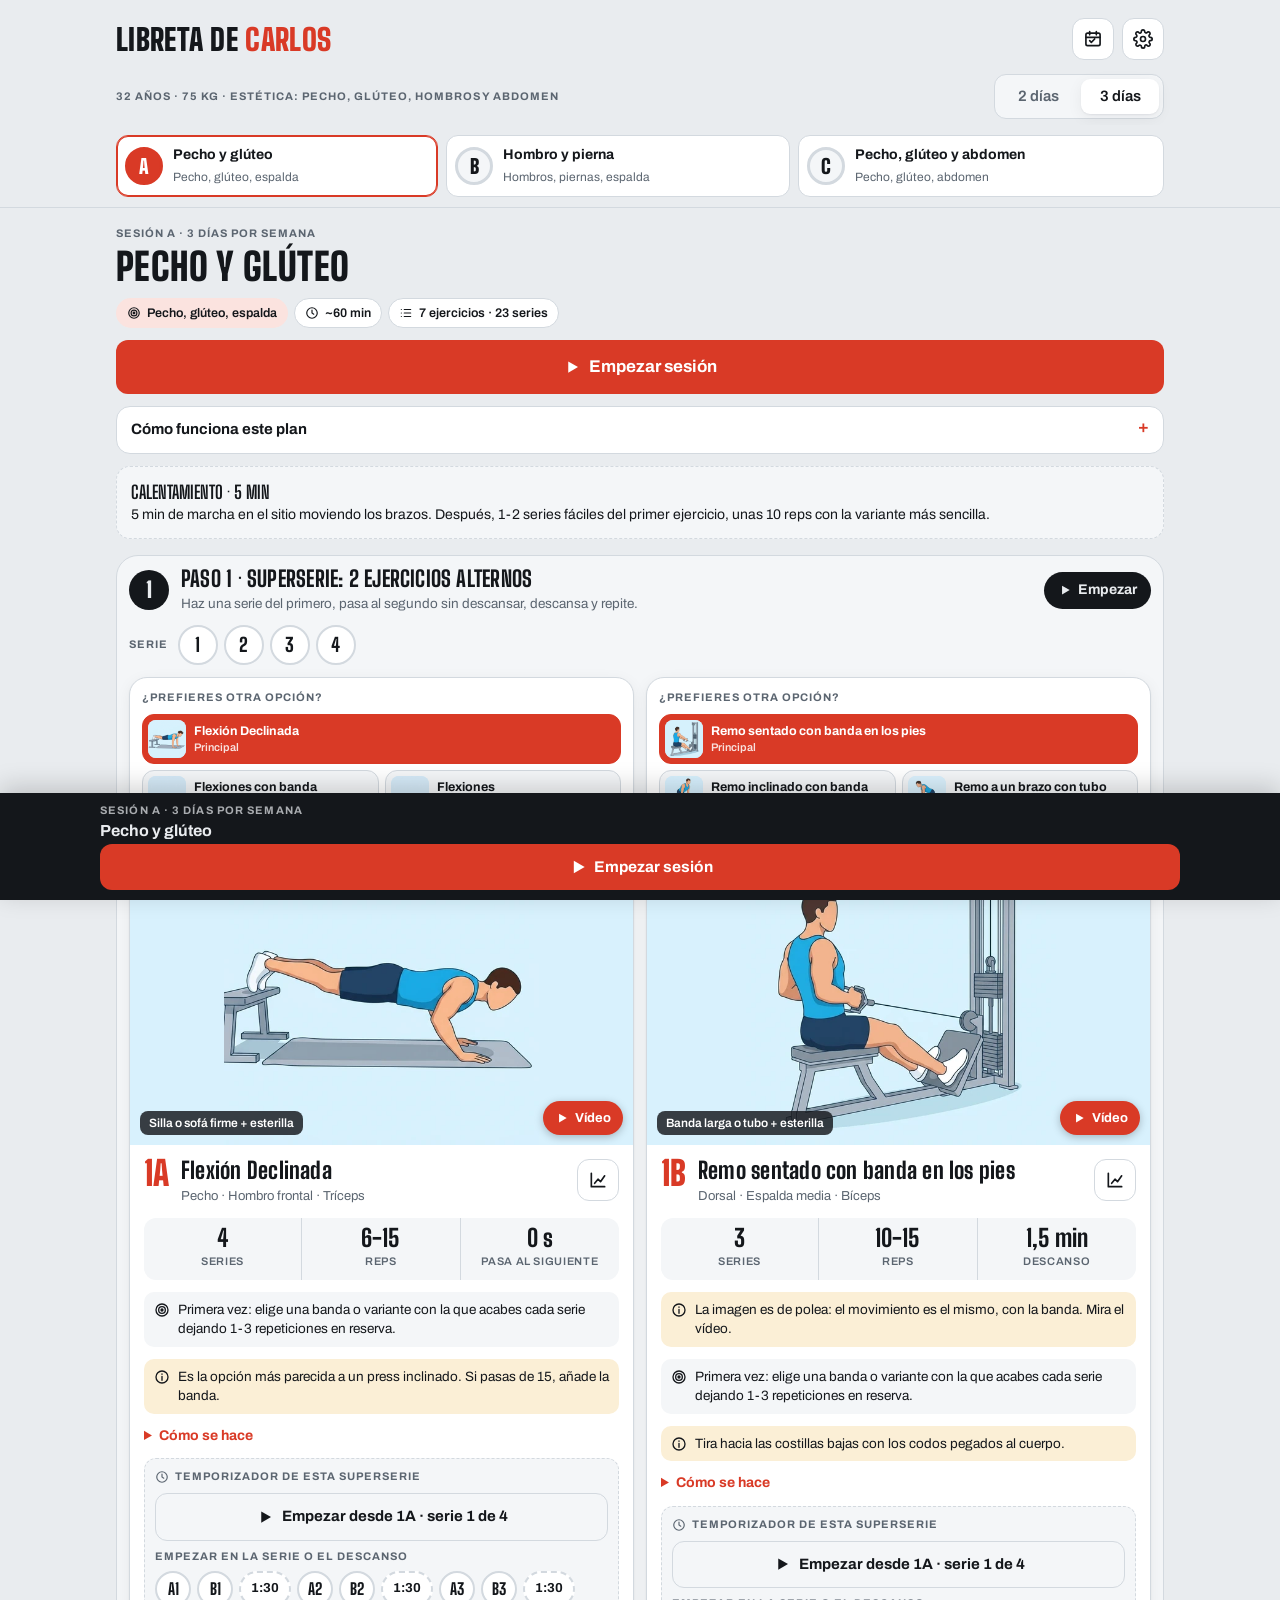
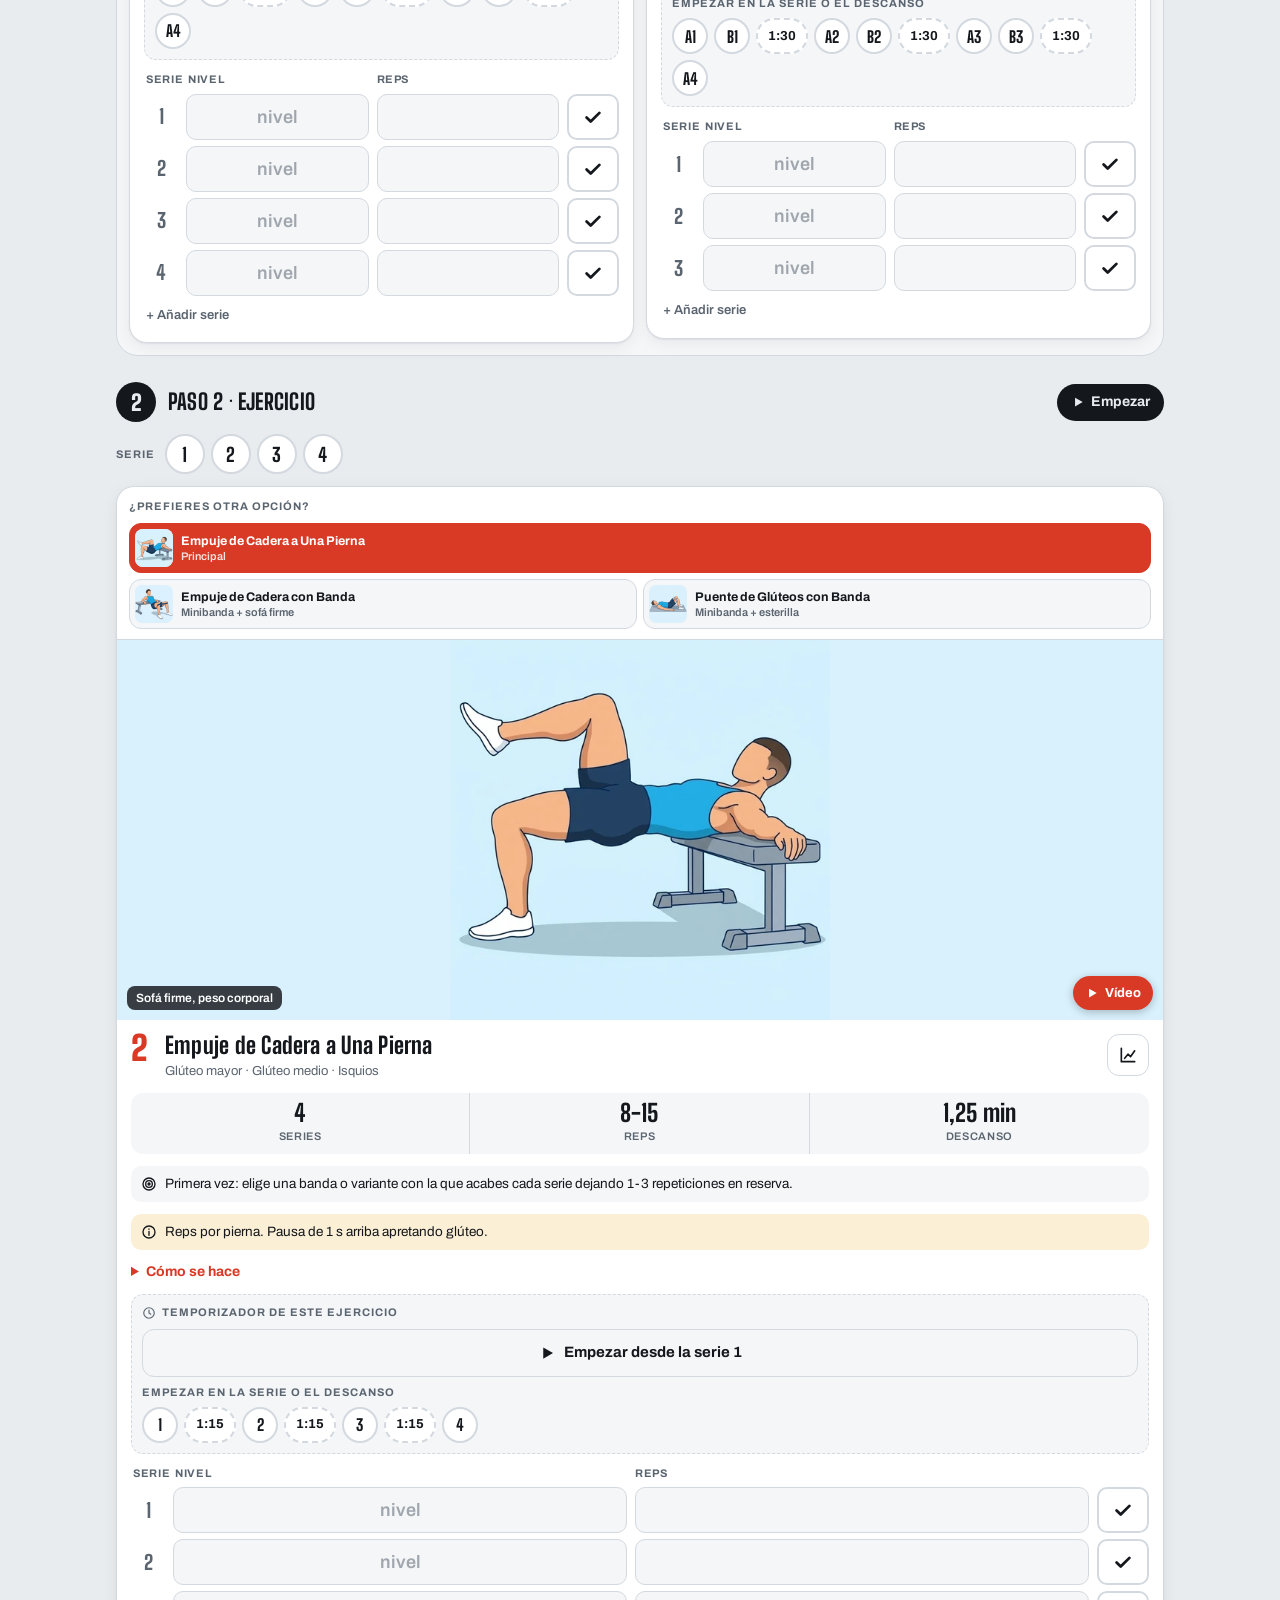
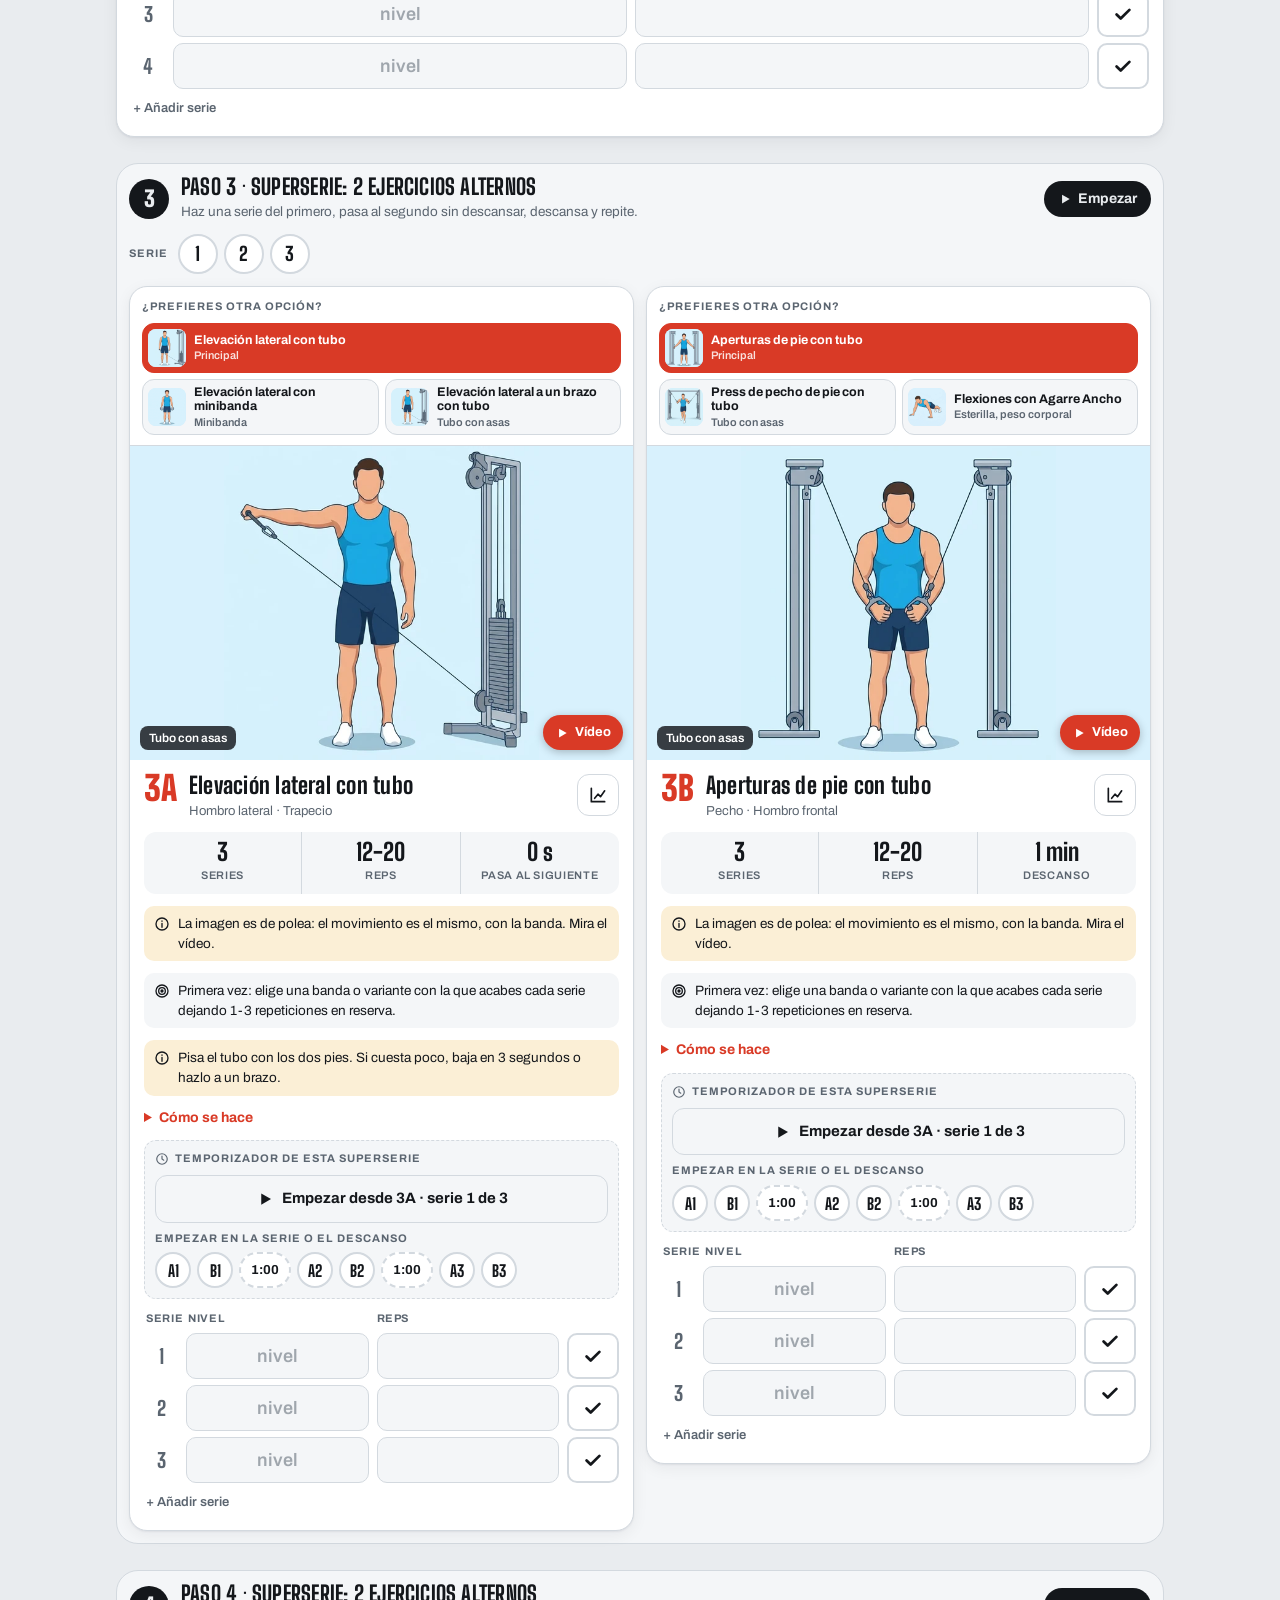
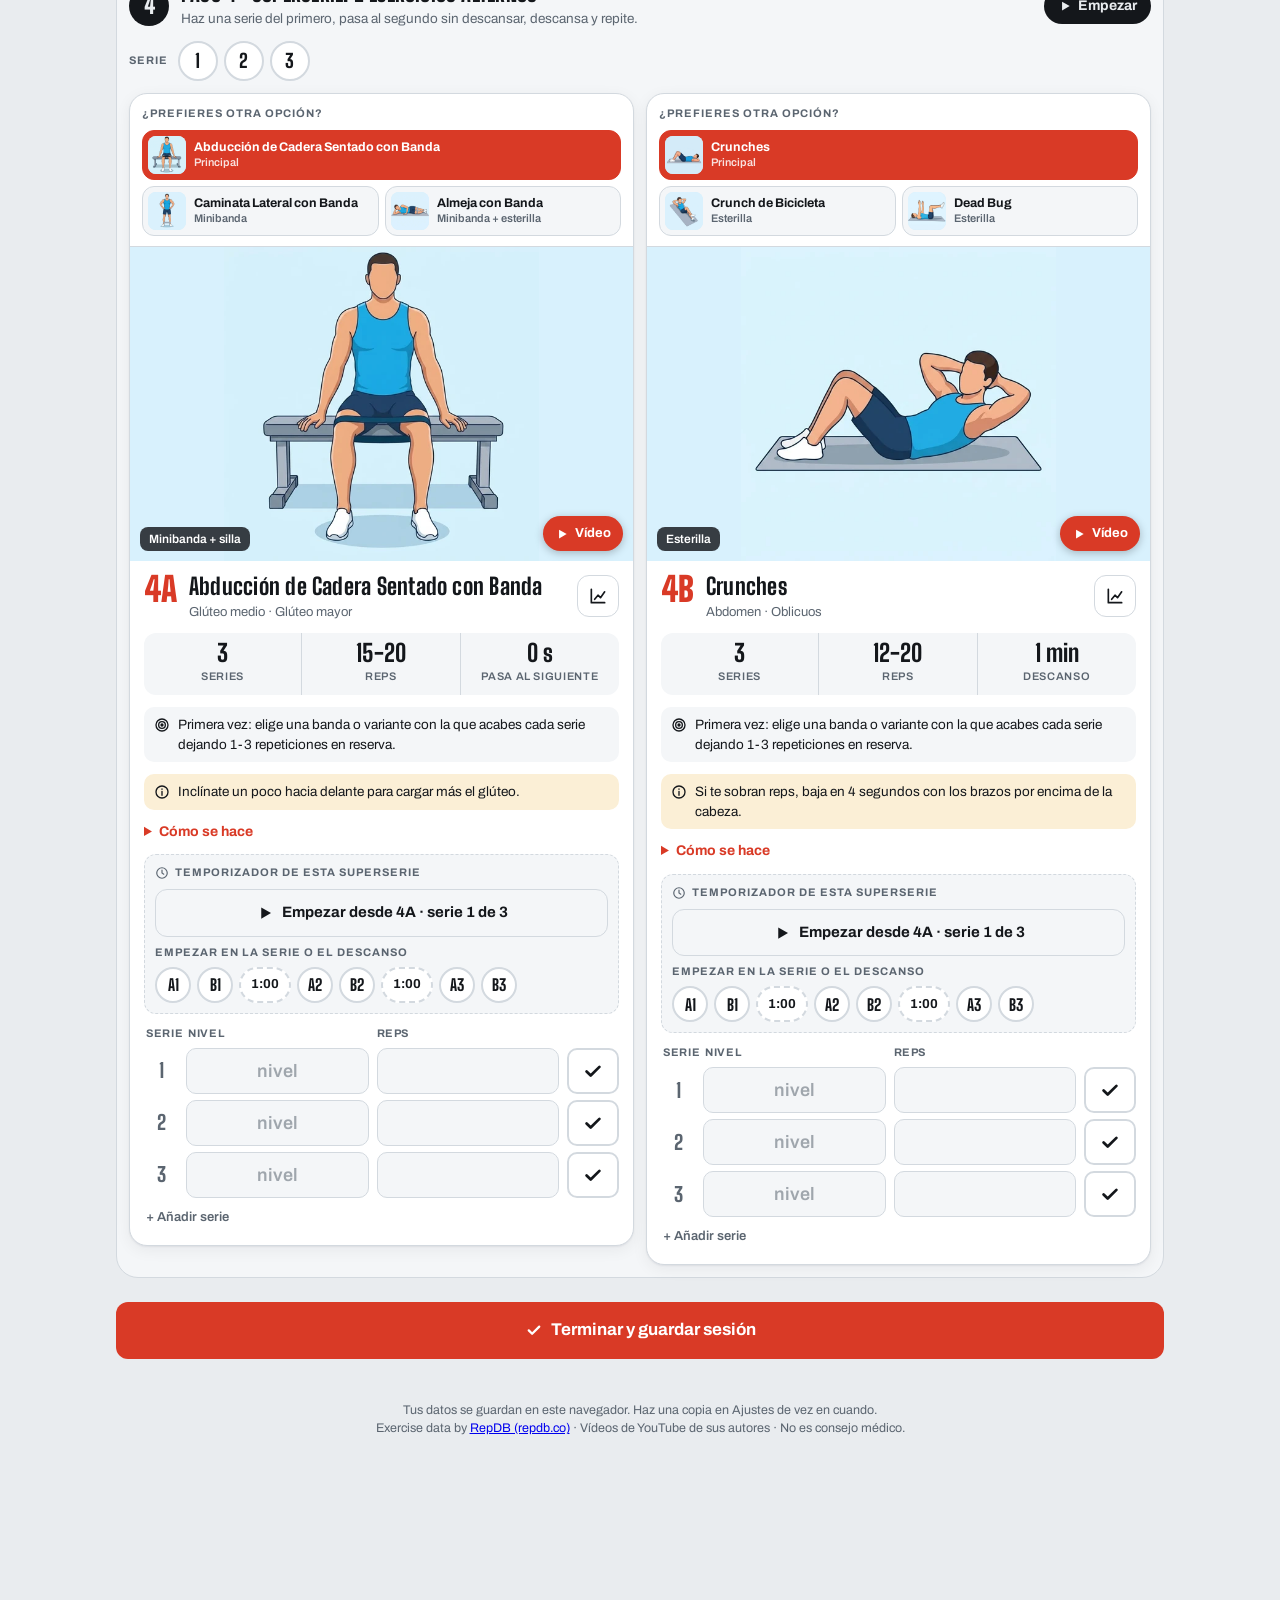
==== commit b32a6cf9: "Rutinas en casa: bandas y calistenia, 2 alternativas por ejercicio y registro por nivel Planes de Ca" ====
--- a/carlos/index.html
+++ b/carlos/index.html
@@ -15,13 +15,13 @@
 <link rel="preconnect" href="https://fonts.googleapis.com">
 <link rel="preconnect" href="https://fonts.gstatic.com" crossorigin>
 <link rel="stylesheet" href="https://fonts.googleapis.com/css2?family=Big+Shoulders+Display:wght@600;800;900&family=Archivo:wght@400;500;600;700&display=swap">
-<link rel="stylesheet" href="app.css?v=8">
+<link rel="stylesheet" href="app.css?v=9">
 </head>
 <body>
 <script>const SOLO = "estetica";</script>
-<script src="ejercicios.js?v=8"></script>
-<script src="videos.js?v=8"></script>
-<script src="rutinas.js?v=8"></script>
-<script src="app.js?v=8"></script>
+<script src="ejercicios.js?v=9"></script>
+<script src="videos.js?v=9"></script>
+<script src="rutinas.js?v=9"></script>
+<script src="app.js?v=9"></script>
 </body>
 </html>
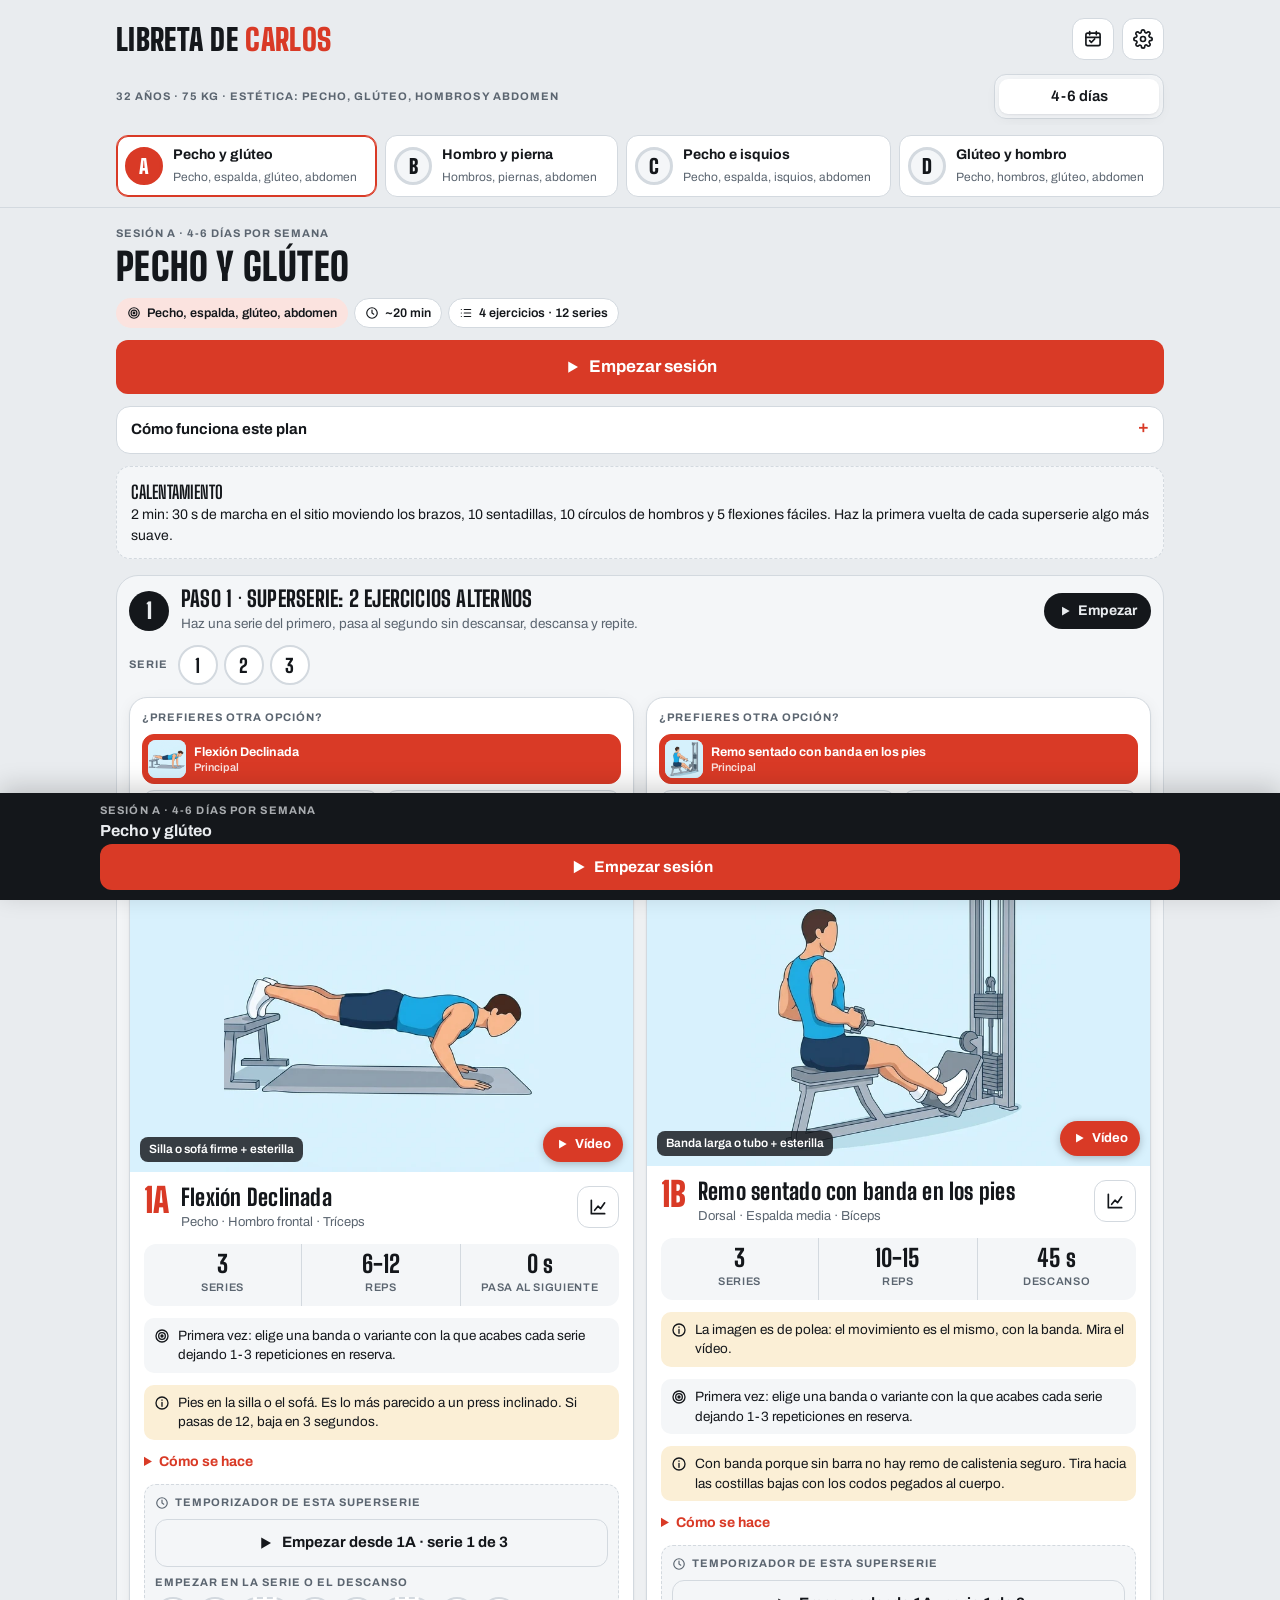
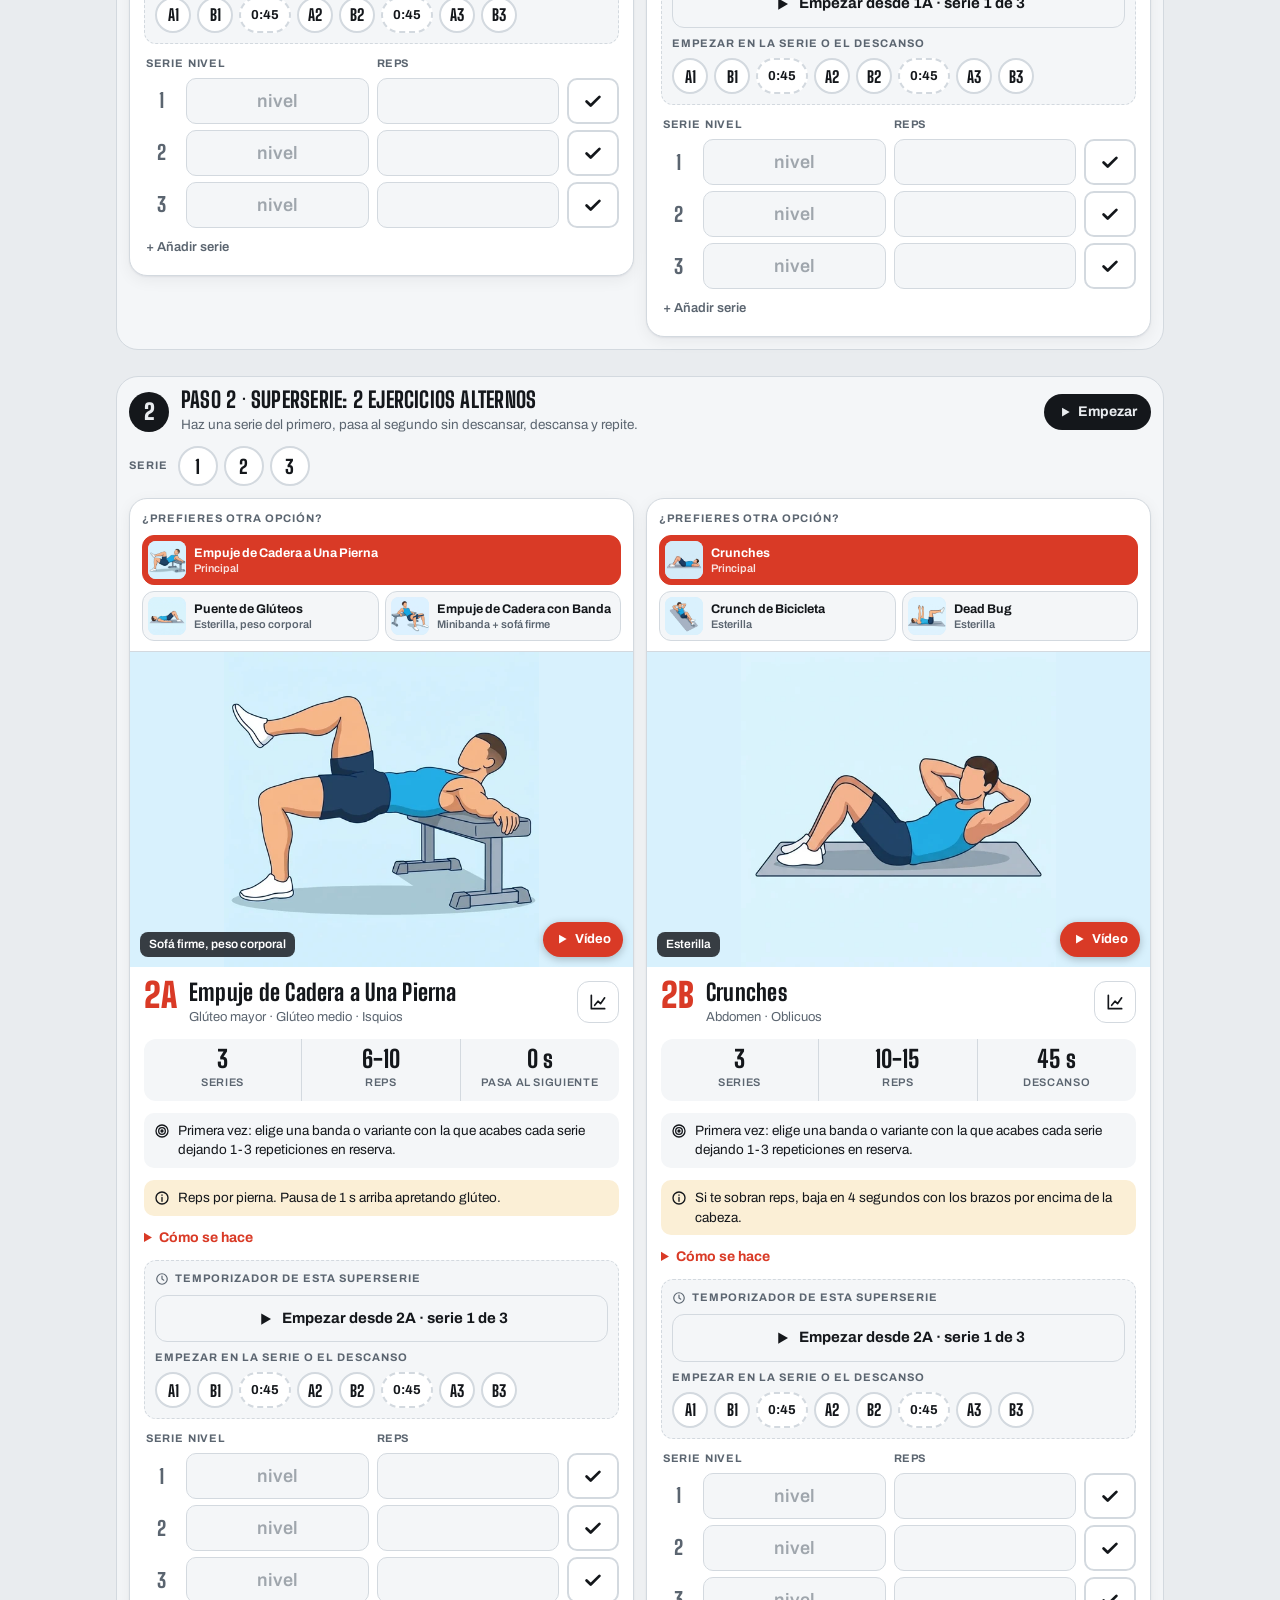
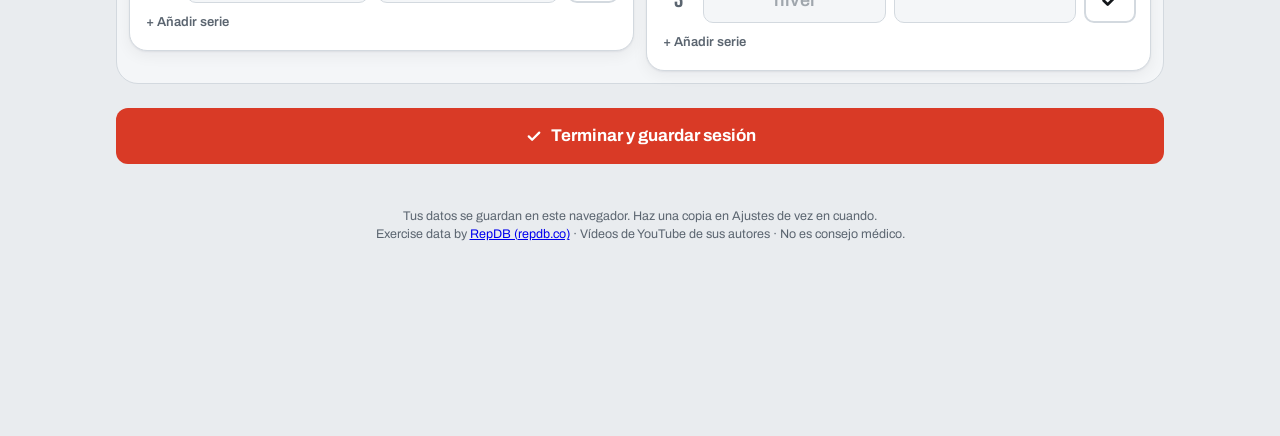
==== commit 87167166: "Sesiones de 20 minutos, 4-6 días: calistenia como principal y bandas de alternativa Carlos rota 4 se" ====
--- a/carlos/index.html
+++ b/carlos/index.html
@@ -15,13 +15,13 @@
 <link rel="preconnect" href="https://fonts.googleapis.com">
 <link rel="preconnect" href="https://fonts.gstatic.com" crossorigin>
 <link rel="stylesheet" href="https://fonts.googleapis.com/css2?family=Big+Shoulders+Display:wght@600;800;900&family=Archivo:wght@400;500;600;700&display=swap">
-<link rel="stylesheet" href="app.css?v=9">
+<link rel="stylesheet" href="app.css?v=10">
 </head>
 <body>
 <script>const SOLO = "estetica";</script>
-<script src="ejercicios.js?v=9"></script>
-<script src="videos.js?v=9"></script>
-<script src="rutinas.js?v=9"></script>
-<script src="app.js?v=9"></script>
+<script src="ejercicios.js?v=10"></script>
+<script src="videos.js?v=10"></script>
+<script src="rutinas.js?v=10"></script>
+<script src="app.js?v=10"></script>
 </body>
 </html>
